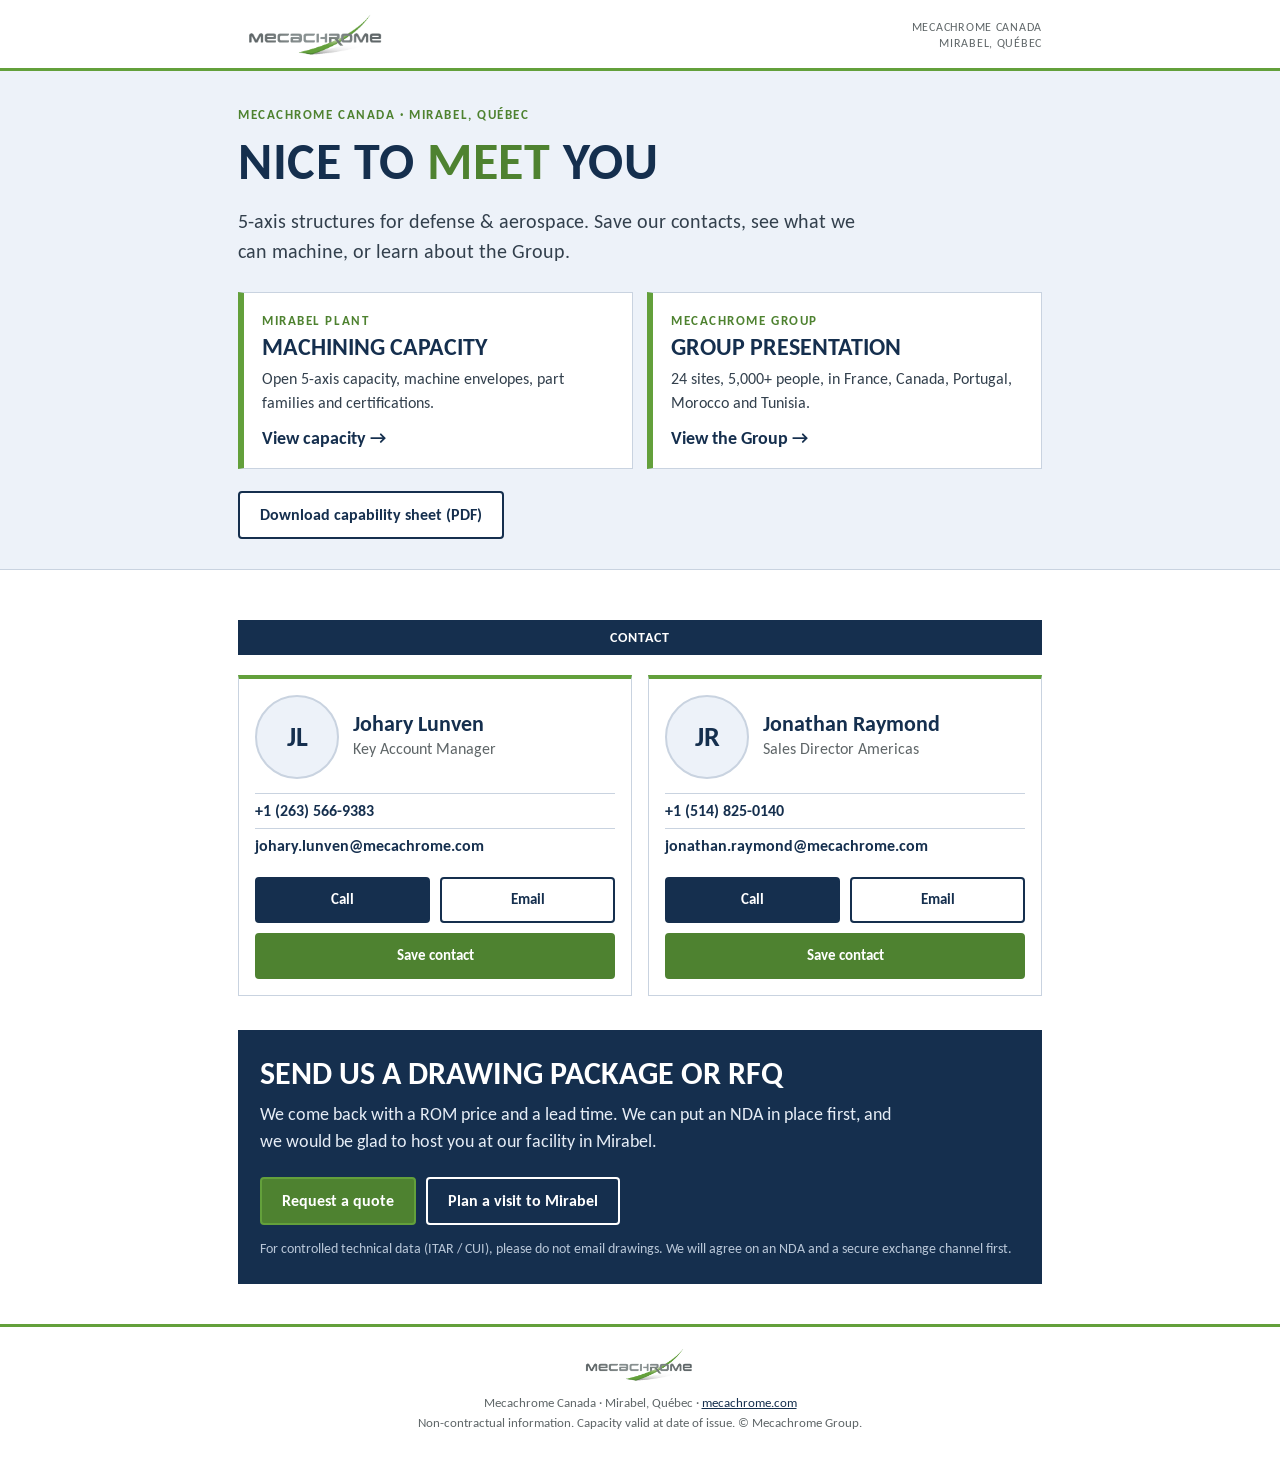
==== index.html @ 3fbd344a "Add files via upload" ====
<!doctype html>
<html lang="en">
<head>
<meta charset="utf-8">
<meta name="viewport" content="width=device-width, initial-scale=1">
<title>Mecachrome Canada — Contact</title>
<meta name="description" content="Mecachrome Canada, Mirabel (Québec): 5-axis structures for defense and aerospace. Contact, capability and group presentation.">
<meta name="robots" content="noindex, nofollow">
<meta name="theme-color" content="#152F4E">
<meta property="og:title" content="Mecachrome Canada — Contact">
<meta property="og:description" content="Mecachrome Canada, Mirabel (Québec): 5-axis structures for defense and aerospace. Contact, capability and group presentation.">
<meta property="og:type" content="website">
<link rel="icon" href="assets/mecachrome-logo.png">
<link rel="preconnect" href="https://fonts.googleapis.com">
<link rel="preconnect" href="https://fonts.gstatic.com" crossorigin>
<link href="https://fonts.googleapis.com/css2?family=Carlito:ital,wght@0,400;0,700;1,400&display=swap" rel="stylesheet">
<style>
:root{
  --navy:#152F4E; --green:#63A03B; --green-dark:#4E8230; --ice:#EDF2F9; --mint:#F3F8EE;
  --grey:#5F6668; --text:#33404D; --rule:#C9D3E0; --white:#fff;
  --max:860px; --pad:20px;
}
*{box-sizing:border-box}
html{scroll-behavior:smooth;-webkit-text-size-adjust:100%}
body{margin:0;background:#fff;color:var(--text);font-family:Calibri,Carlito,"Segoe UI",Helvetica,Arial,sans-serif;font-size:17px;line-height:1.5}
img{max-width:100%;display:block}
a{color:var(--navy)}
.wrap{max-width:var(--max);margin:0 auto;padding:0 var(--pad)}
h1,h2,h3{color:var(--navy);margin:0;line-height:1.1}
.eyebrow{font-size:13px;font-weight:700;letter-spacing:.12em;text-transform:uppercase;color:var(--green-dark)}

/* header */
.top{border-bottom:3px solid var(--green);background:#fff}
.top .wrap{display:flex;align-items:center;justify-content:space-between;gap:12px;padding-top:10px;padding-bottom:8px}
.top img{height:50px;width:auto}
.top .where{font-size:12px;letter-spacing:.06em;text-transform:uppercase;color:var(--grey);text-align:right;line-height:1.35}

/* hero */
.hero{background:var(--ice);border-bottom:1px solid var(--rule)}
.hero .wrap{padding-top:34px;padding-bottom:30px}
.hero h1{font-size:clamp(32px,8vw,52px);text-transform:uppercase;letter-spacing:.01em;margin-top:8px}
.hero h1 span{color:var(--green-dark)}
.hero p.lead{font-size:clamp(17px,4.4vw,20px);margin:16px 0 0;max-width:640px;color:var(--text)}
.btns{display:flex;flex-wrap:wrap;gap:10px;margin-top:22px}
.btn{display:inline-flex;align-items:center;justify-content:center;gap:8px;min-height:48px;padding:0 20px;border-radius:4px;font-weight:700;font-size:16px;text-decoration:none;border:2px solid var(--navy);color:var(--navy);background:#fff}
.btn.primary{background:var(--navy);color:#fff}
.btn.green{background:var(--green-dark);border-color:var(--green-dark);color:#fff}
.btn:hover{filter:brightness(1.08)}
.btn:focus-visible,a:focus-visible{outline:3px solid var(--green);outline-offset:2px}

.trust{display:grid;grid-template-columns:repeat(2,1fr);gap:0;margin-top:26px;border:1px solid var(--rule);background:#fff;border-top:3px solid var(--green)}
.trust div{padding:10px 12px;border-right:1px solid var(--rule);border-bottom:1px solid var(--rule);font-size:14px;line-height:1.3}
.trust div:nth-child(2n){border-right:0}
.trust div:nth-last-child(-n+2){border-bottom:0}
.trust b{display:block;color:var(--navy);font-size:16px}
.trust span{color:var(--grey)}

/* sections */
section{padding:44px 0 6px}
.bar{background:var(--navy);color:#fff;text-align:center;font-weight:700;letter-spacing:.08em;text-transform:uppercase;font-size:14px;padding:7px 12px;margin:0 0 20px}
.intro{margin:0 0 18px;max-width:680px}

/* part families */
.fam{display:grid;gap:12px}
.fam>div{padding:12px 14px 14px;border-top:3px solid var(--navy)}
.fam>div.def{background:var(--mint);border-top-color:var(--green)}
.fam h3{font-size:15px;letter-spacing:.08em;text-transform:uppercase;margin-bottom:6px}
.fam ul{margin:0;padding-left:18px;font-size:16px}
.fam li{margin:3px 0}

/* gallery */
.gal{display:grid;grid-template-columns:repeat(2,1fr);gap:10px;margin-top:22px}
.gal figure{margin:0;border:1px solid var(--rule);background:#fff}
.gal .ph{aspect-ratio:4/3;display:flex;align-items:center;justify-content:center;padding:8px;background:#fff}
.gal img{max-height:100%;width:auto;object-fit:contain}
.gal figcaption{padding:8px 10px 10px;border-top:1px solid var(--rule);font-size:14px;line-height:1.3;color:var(--grey)}
.gal figcaption b{display:block;color:var(--navy);font-size:15px}
.subhead{margin:26px 0 0;font-size:13px;font-weight:700;letter-spacing:.1em;text-transform:uppercase;color:var(--navy)}

/* machines */
.mach{display:grid;gap:10px}
.m{border:1px solid var(--rule);border-left:4px solid var(--green);padding:10px 14px;background:#fff}
.m:nth-child(odd){background:var(--ice)}
.m h3{font-size:18px}
.m .sub{color:var(--grey);font-size:14px}
.m dl{display:grid;grid-template-columns:auto 1fr;gap:2px 12px;margin:8px 0 0;font-size:15px}
.m dt{color:var(--grey)}
.m dd{margin:0;color:var(--text)}
.m .qty{float:right;background:var(--navy);color:#fff;font-weight:700;border-radius:3px;padding:2px 9px;font-size:14px}
.note{font-size:14px;color:var(--grey);font-style:italic;margin-top:12px}

/* scope */
.scope{display:grid;gap:14px}
.scope>div{border-top:2px solid var(--navy);padding-top:8px}
.scope h3{font-size:14px;letter-spacing:.09em;text-transform:uppercase}
.scope ul{margin:6px 0 0;padding-left:18px;font-size:16px}

/* group */
.stats{display:grid;grid-template-columns:repeat(2,1fr);border:1px solid var(--rule);border-top:3px solid var(--green)}
.stats div{padding:14px 8px;text-align:center;border-right:1px solid var(--rule);border-bottom:1px solid var(--rule)}
.stats div:nth-child(2n){border-right:0}
.stats div:nth-last-child(-n+2){border-bottom:0}
.stats b{display:block;font-size:34px;line-height:1;color:var(--green-dark)}
.stats span{font-size:13px;letter-spacing:.08em;text-transform:uppercase;color:var(--grey)}
.sites{margin-top:16px;display:grid;gap:10px}
.country{display:flex;align-items:center;gap:10px;font-size:15px}
.country .lbl{width:74px;flex:none;color:var(--navy);font-weight:700}
.country .bar-fill{flex:none;height:12px;background:var(--green);border-radius:2px}
.country .n{color:var(--grey);font-size:14px}
.sector{display:grid;grid-template-columns:repeat(2,1fr);gap:10px;margin-top:20px}
.sector div{border:1px solid var(--rule);background:var(--mint);padding:12px;font-weight:700;color:var(--navy);font-size:15px;line-height:1.25}
.sector div.hl{background:var(--navy);color:#fff}

/* contacts */
.cards{display:grid;gap:16px}
.card{border:1px solid var(--rule);border-top:4px solid var(--green);background:#fff;padding:16px}
.card .who{display:flex;gap:14px;align-items:center}
.avatar{width:84px;height:84px;border-radius:50%;object-fit:cover;background:var(--ice);border:2px solid var(--rule);flex:none;display:flex;align-items:center;justify-content:center;color:var(--navy);font-weight:700;font-size:28px}
.card h3{font-size:22px}
.card .role{color:var(--grey);font-size:16px}
.card .lines{margin:14px 0 0;font-size:16px;word-break:break-word}
.card .lines a{text-decoration:none;font-weight:700}
.card .lines div{padding:5px 0;border-top:1px solid var(--rule)}
.card .btns{margin-top:14px}
.card .btn{flex:1 1 130px;min-height:46px;padding:0 12px;font-size:15px}

/* cta */
.cta{margin:34px 0 0;background:var(--navy);color:#fff;padding:26px 22px}
.cta h2{color:#fff;font-size:clamp(24px,6vw,32px);text-transform:uppercase}
.cta p{margin:10px 0 0;max-width:640px;color:#E6EDF6}
.cta .btn{border-color:#fff}
.cta .btn.green{border-color:var(--green)}
.cta small{display:block;margin-top:14px;color:#B9C7D8;font-size:14px;line-height:1.4}

footer{margin-top:34px;border-top:3px solid var(--green);padding:18px 0 90px;font-size:13px;color:var(--grey);text-align:center}
footer img{height:40px;margin:0 auto 8px}

.dock{position:fixed;left:0;right:0;bottom:0;z-index:5;background:#fff;border-top:3px solid var(--green);display:flex;gap:8px;padding:8px 10px calc(8px + env(safe-area-inset-bottom))}
.dock .btn{flex:1;min-height:46px;padding:0 8px;font-size:15px}

@media (min-width:700px){
  :root{--pad:28px}
  body{font-size:18px}
  .trust{grid-template-columns:repeat(4,1fr)}
  .trust div{border-bottom:0}
  .trust div:nth-child(2n){border-right:1px solid var(--rule)}
  .trust div:last-child{border-right:0}
  .fam{grid-template-columns:repeat(3,1fr)}
  .gal{grid-template-columns:repeat(3,1fr)}
  .mach{grid-template-columns:repeat(2,1fr)}
  .scope{grid-template-columns:repeat(2,1fr);gap:28px}
  .stats{grid-template-columns:repeat(4,1fr)}
  .stats div{border-bottom:0}
  .stats div:nth-child(2n){border-right:1px solid var(--rule)}
  .stats div:last-child{border-right:0}
  .sector{grid-template-columns:repeat(4,1fr)}
  .cards{grid-template-columns:repeat(2,1fr)}
  .dock{display:none}
  footer{padding-bottom:30px}
}

.tiles{display:grid;gap:14px;margin-top:26px}
.tile{display:block;text-decoration:none;border:1px solid var(--rule);border-left:6px solid var(--green);background:#fff;padding:18px 18px 16px;color:var(--text)}
.tile:hover{background:var(--mint)}
.tile .eyebrow{display:block;margin-bottom:4px}
.tile h2{font-size:24px;text-transform:uppercase}
.tile p{margin:6px 0 0;font-size:16px;color:var(--text)}
.tile .go{display:inline-block;margin-top:10px;font-weight:700;color:var(--navy)}
@media (min-width:700px){.tiles{grid-template-columns:repeat(2,1fr)}}
.top a.where{color:var(--grey);text-decoration:none}
</style>
</head>
<body>
<header class="top">
  <div class="wrap">
    <a href="./" style="display:block"><img src="assets/mecachrome-logo.png" alt="Mecachrome" width="157" height="50"></a>
    <div class="where">Mecachrome Canada<br>Mirabel, Québec</div>
  </div>
</header>
<main>
<div class="hero">
  <div class="wrap">
    <div class="eyebrow">Mecachrome Canada · Mirabel, Québec</div>
    <h1>Nice to <span>meet</span> you</h1>
    <p class="lead">5-axis structures for defense &amp; aerospace. Save our contacts, see what we can machine, or learn about the Group.</p>
    <div class="tiles">
      <a class="tile" href="ausa-2026/"><span class="eyebrow">Mirabel plant</span><h2>Machining capacity</h2><p>Open 5-axis capacity, machine envelopes, part families and certifications.</p><span class="go">View capacity →</span></a>
      <a class="tile" href="group/"><span class="eyebrow">Mecachrome Group</span><h2>Group presentation</h2><p>24 sites, 5,000+ people, in France, Canada, Portugal, Morocco and Tunisia.</p><span class="go">View the Group →</span></a>
    </div>
    <div class="btns">
      <a class="btn" href="assets/Mecachrome_Canada_Capability_AUSA2026.pdf">Download capability sheet (PDF)</a>
    </div>
  </div>
</div>
<div style="height:6px"></div>
<section id="contact">
  <div class="wrap">
    <div class="bar">Contact</div>
    <div class="cards">

      <article class="card">
        <div class="who">
          <img class="avatar" src="assets/johary-lunven.jpg" alt="Johary Lunven" width="84" height="84" onerror="this.outerHTML='<div class=&quot;avatar&quot; aria-hidden=&quot;true&quot;>JL</div>'">
          <div><h3>Johary Lunven</h3><div class="role">Key Account Manager</div></div>
        </div>
        <div class="lines">
          <div><a href="tel:+12635669383">+1 (263) 566-9383</a></div>
          <div><a href="mailto:johary.lunven@mecachrome.com">johary.lunven@mecachrome.com</a></div>
        </div>
        <div class="btns">
          <a class="btn primary" href="tel:+12635669383">Call</a>
          <a class="btn" href="mailto:johary.lunven@mecachrome.com?subject=AUSA%202026">Email</a>
          <a class="btn green" href="assets/johary-lunven.vcf" download>Save contact</a>
        </div>
      </article>

      <article class="card">
        <div class="who">
          <img class="avatar" src="assets/jonathan-raymond.jpg" alt="Jonathan Raymond" width="84" height="84" onerror="this.outerHTML='<div class=&quot;avatar&quot; aria-hidden=&quot;true&quot;>JR</div>'">
          <div><h3>Jonathan Raymond</h3><div class="role">Sales Director Americas</div></div>
        </div>
        <div class="lines">
          <div><a href="tel:+15148250140">+1 (514) 825-0140</a></div>
          <div><a href="mailto:jonathan.raymond@mecachrome.com">jonathan.raymond@mecachrome.com</a></div>
        </div>
        <div class="btns">
          <a class="btn primary" href="tel:+15148250140">Call</a>
          <a class="btn" href="mailto:jonathan.raymond@mecachrome.com?subject=AUSA%202026">Email</a>
          <a class="btn green" href="assets/jonathan-raymond.vcf" download>Save contact</a>
        </div>
      </article>

    </div>

    <div class="cta">
      <h2>Send us a drawing package or RFQ</h2>
      <p>We come back with a ROM price and a lead time. We can put an NDA in place first, and we would be glad to host you at our facility in Mirabel.</p>
      <div class="btns">
        <a class="btn green" href="mailto:johary.lunven@mecachrome.com?cc=jonathan.raymond@mecachrome.com&subject=AUSA%202026%20%E2%80%93%20RFQ%20%2F%20drawing%20package&body=Company%3A%0AProgram%20or%20part%20family%3A%0AMaterial%20and%20approximate%20size%3A%0AQuantities%20and%20need%20date%3A%0A%0APlease%20do%20not%20attach%20ITAR%2FCUI-controlled%20drawings.%20Let%27s%20first%20set%20up%20an%20NDA%20and%20a%20secure%20exchange.">Request a quote</a>
        <a class="btn" style="background:transparent;color:#fff" href="mailto:johary.lunven@mecachrome.com?cc=jonathan.raymond@mecachrome.com&subject=AUSA%202026%20%E2%80%93%20Visit%20Mirabel">Plan a visit to Mirabel</a>
      </div>
      <small>For controlled technical data (ITAR / CUI), please do not email drawings. We will agree on an NDA and a secure exchange channel first.</small>
    </div>
  </div>
</section>
</main>
<footer>
  <div class="wrap">
    <img src="assets/mecachrome-logo.png" alt="Mecachrome" width="126" height="40">
    <div>Mecachrome Canada · Mirabel, Québec · <a href="https://www.mecachrome.com">mecachrome.com</a></div>
    <div>Non-contractual information. Capacity valid at date of issue. © Mecachrome Group.</div>
  </div>
</footer>
<nav class="dock" aria-label="Quick contact">
  <a class="btn primary" href="#contact">Contact</a>
  <a class="btn green" href="assets/johary-lunven.vcf" download>Save my contact</a>
</nav>
</body>
</html>
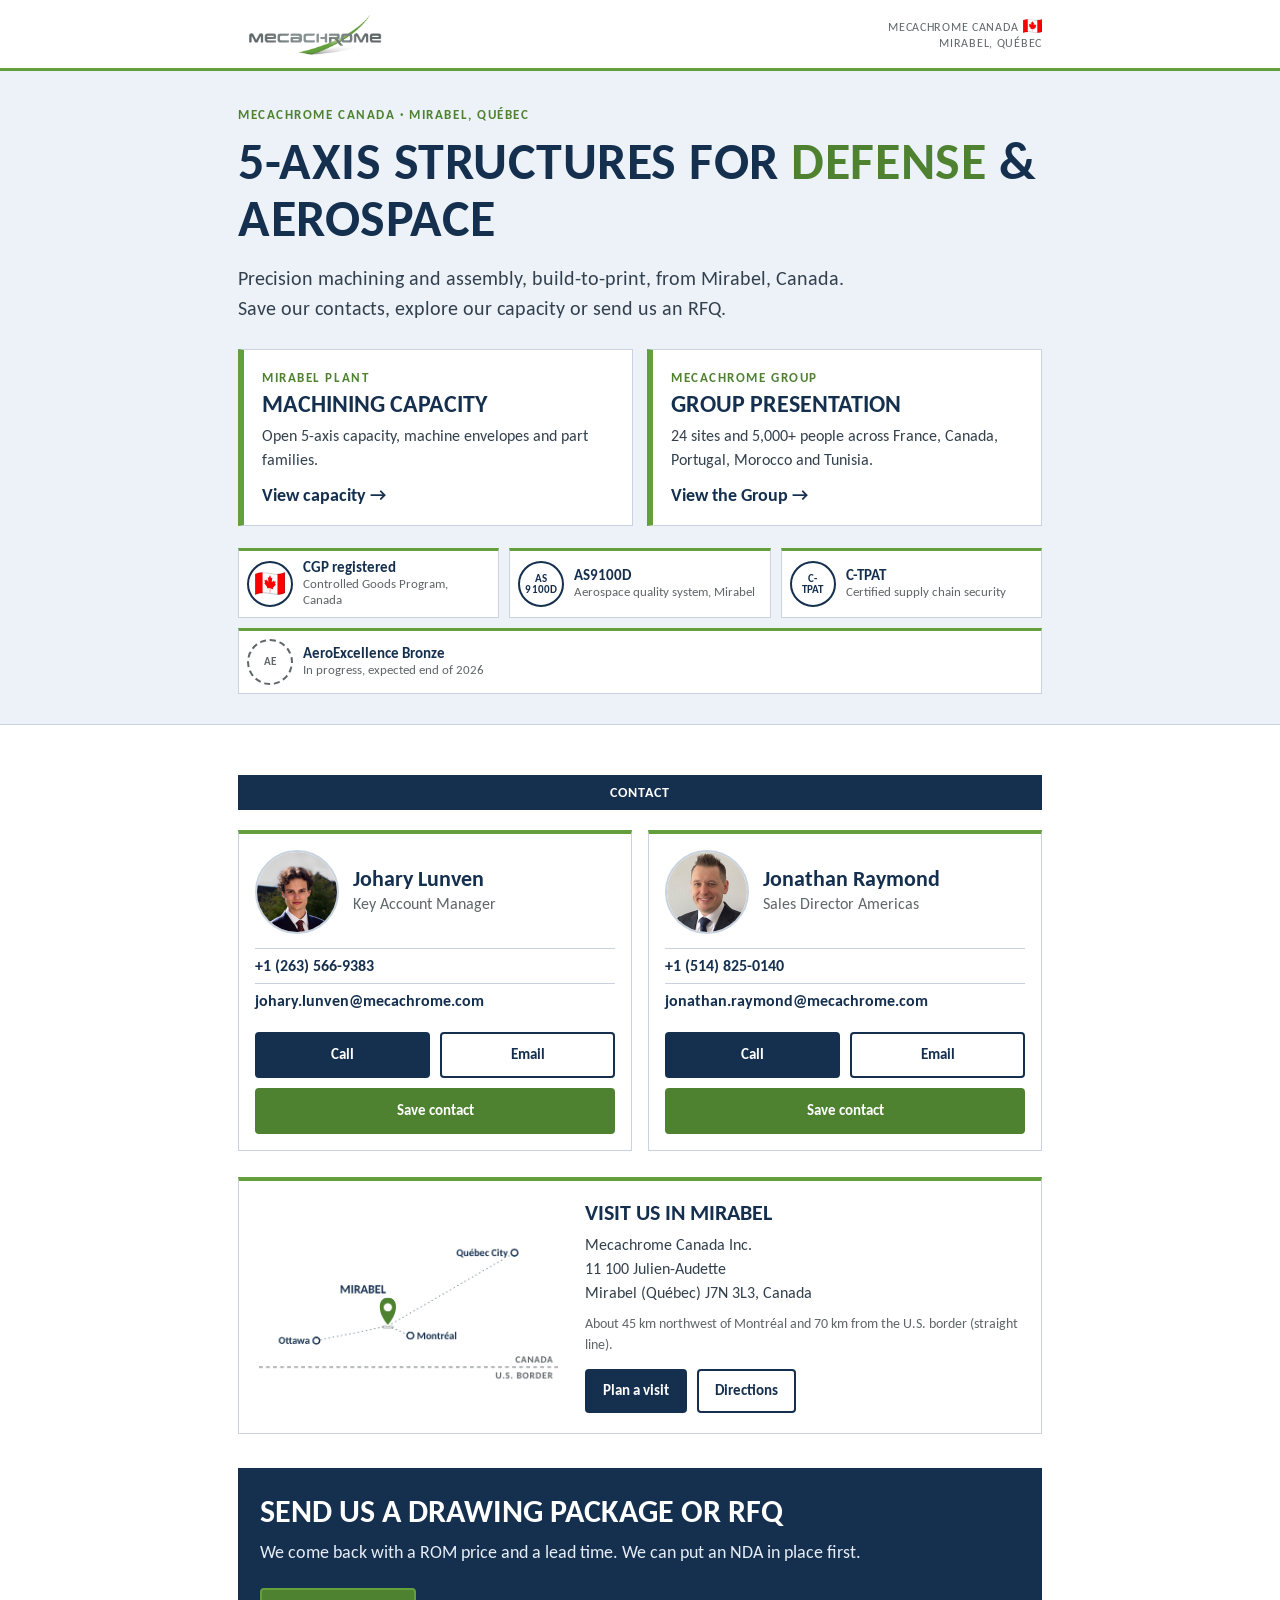
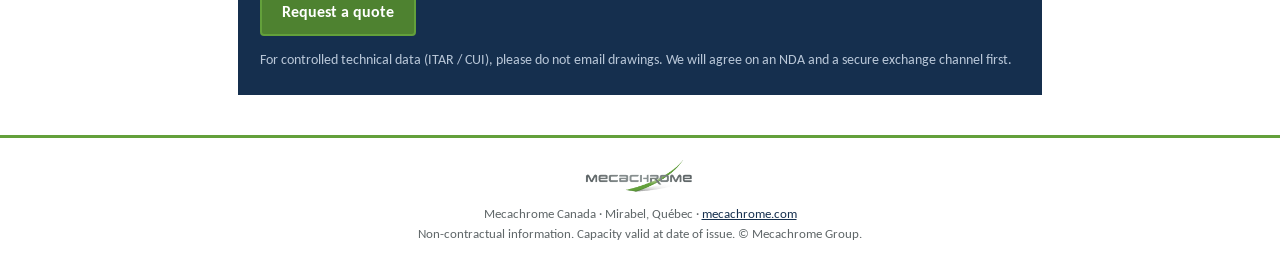
==== commit c54bad3b: "Add files via upload" ====
--- a/index.html
+++ b/index.html
@@ -109,7 +109,7 @@
 .country .n{color:var(--grey);font-size:14px}
 .sector{display:grid;grid-template-columns:repeat(2,1fr);gap:10px;margin-top:20px}
 .sector div{border:1px solid var(--rule);background:var(--mint);padding:12px;font-weight:700;color:var(--navy);font-size:15px;line-height:1.25}
-.sector div.hl{background:var(--navy);color:#fff}
+
 
 /* contacts */
 .cards{display:grid;gap:16px}
@@ -168,27 +168,53 @@
 .tile .go{display:inline-block;margin-top:10px;font-weight:700;color:var(--navy)}
 @media (min-width:700px){.tiles{grid-template-columns:repeat(2,1fr)}}
 .top a.where{color:var(--grey);text-decoration:none}
+
+.certs{display:flex;flex-wrap:wrap;gap:10px;margin-top:22px}
+.cert{display:flex;align-items:center;gap:10px;background:#fff;border:1px solid var(--rule);border-top:3px solid var(--green);padding:8px 12px 8px 8px;flex:1 1 210px}
+.cert .seal{flex:none;width:46px;height:46px;border-radius:50%;border:2px solid var(--navy);display:flex;align-items:center;justify-content:center;font-weight:700;font-size:10.5px;letter-spacing:.02em;color:var(--navy);text-align:center;line-height:1.05;background:#fff;overflow:hidden}
+.cert .seal img{width:30px;height:auto}
+.cert.wip .seal{border-style:dashed;border-color:var(--grey);color:var(--grey)}
+.cert b{display:block;color:var(--navy);font-size:15px;line-height:1.15}
+.cert span.t{display:block;color:var(--grey);font-size:13px;line-height:1.25}
+.top img.flagico{height:14px;width:auto;margin-left:5px;display:inline-block}
+.flagico{display:inline-block;height:14px;width:auto;vertical-align:-2px;margin-left:5px}
+.visit{display:grid;gap:16px;align-items:center;border:1px solid var(--rule);border-top:4px solid var(--green);padding:16px;margin-top:26px;background:#fff}
+.visit img.map{width:100%;max-width:340px;height:auto;margin:0 auto}
+.visit h3{font-size:22px;text-transform:uppercase}
+.visit address{font-style:normal;margin:8px 0 0;font-size:16px}
+.visit p{margin:8px 0 0;font-size:14px;color:var(--grey)}
+.visit .btns{margin-top:14px}
+.visit .btn{min-height:44px;font-size:15px;padding:0 16px}
+@media (min-width:700px){.visit{grid-template-columns:minmax(0,300px) 1fr;gap:26px;padding:20px}}
+.endcta{margin-top:34px;background:var(--navy);color:#fff;padding:24px 22px;text-align:center}
+.endcta h2{color:#fff;font-size:clamp(22px,5.5vw,30px);text-transform:uppercase}
+.endcta .btns{justify-content:center}
+.endcta .btn{border-color:#fff}
+.endcta .btn.green{border-color:var(--green)}
 </style>
 </head>
 <body>
 <header class="top">
   <div class="wrap">
     <a href="./" style="display:block"><img src="assets/mecachrome-logo.png" alt="Mecachrome" width="157" height="50"></a>
-    <div class="where">Mecachrome Canada<br>Mirabel, Québec</div>
+    <div class="where">Mecachrome Canada<img class="flagico" src="assets/flag-ca.png" alt="Canada" width="19" height="14"><br>Mirabel, Québec</div>
   </div>
 </header>
 <main>
 <div class="hero">
   <div class="wrap">
     <div class="eyebrow">Mecachrome Canada · Mirabel, Québec</div>
-    <h1>Nice to <span>meet</span> you</h1>
-    <p class="lead">5-axis structures for defense &amp; aerospace. Save our contacts, see what we can machine, or learn about the Group.</p>
+    <h1>5-axis structures for <span>defense</span> &amp; aerospace</h1>
+    <p class="lead">Precision machining and assembly, build-to-print, from Mirabel, Canada. Save our contacts, explore our capacity or send us an RFQ.</p>
     <div class="tiles">
-      <a class="tile" href="ausa-2026/"><span class="eyebrow">Mirabel plant</span><h2>Machining capacity</h2><p>Open 5-axis capacity, machine envelopes, part families and certifications.</p><span class="go">View capacity →</span></a>
-      <a class="tile" href="group/"><span class="eyebrow">Mecachrome Group</span><h2>Group presentation</h2><p>24 sites, 5,000+ people, in France, Canada, Portugal, Morocco and Tunisia.</p><span class="go">View the Group →</span></a>
-    </div>
-    <div class="btns">
-      <a class="btn" href="assets/Mecachrome_Canada_Capability_AUSA2026.pdf">Download capability sheet (PDF)</a>
+      <a class="tile" href="ausa-2026/"><span class="eyebrow">Mirabel plant</span><h2>Machining capacity</h2><p>Open 5-axis capacity, machine envelopes and part families.</p><span class="go">View capacity →</span></a>
+      <a class="tile" href="group/"><span class="eyebrow">Mecachrome Group</span><h2>Group presentation</h2><p>24 sites and 5,000+ people across France, Canada, Portugal, Morocco and Tunisia.</p><span class="go">View the Group →</span></a>
+    </div>
+    <div class="certs" aria-label="Certifications and registrations">
+      <div class="cert"><span class="seal"><img src="assets/flag-ca.png" alt="Canada"></span><div><b>CGP registered</b><span class="t">Controlled Goods Program, Canada</span></div></div>
+      <div class="cert"><span class="seal">AS<br>9100D</span><div><b>AS9100D</b><span class="t">Aerospace quality system, Mirabel</span></div></div>
+      <div class="cert"><span class="seal">C-<br>TPAT</span><div><b>C-TPAT</b><span class="t">Certified supply chain security</span></div></div>
+      <div class="cert wip"><span class="seal">AE</span><div><b>AeroExcellence Bronze</b><span class="t">In progress, expected end of 2026</span></div></div>
     </div>
   </div>
 </div>
@@ -210,7 +236,7 @@
         <div class="btns">
           <a class="btn primary" href="tel:+12635669383">Call</a>
           <a class="btn" href="mailto:johary.lunven@mecachrome.com?subject=AUSA%202026">Email</a>
-          <a class="btn green" href="assets/johary-lunven.vcf" download>Save contact</a>
+          <a class="btn green" href="assets/johary-lunven.vcf">Save contact</a>
         </div>
       </article>
 
@@ -226,23 +252,34 @@
         <div class="btns">
           <a class="btn primary" href="tel:+15148250140">Call</a>
           <a class="btn" href="mailto:jonathan.raymond@mecachrome.com?subject=AUSA%202026">Email</a>
-          <a class="btn green" href="assets/jonathan-raymond.vcf" download>Save contact</a>
+          <a class="btn green" href="assets/jonathan-raymond.vcf">Save contact</a>
         </div>
       </article>
 
+    </div>
+
+    <div class="visit">
+      <img class="map" src="assets/map-mirabel.png" alt="Map: Mirabel, Québec, near Montréal, Ottawa and the U.S. border" width="340" height="178">
+      <div>
+        <h3>Visit us in Mirabel</h3>
+        <address>Mecachrome Canada Inc.<br>11 100 Julien-Audette<br>Mirabel (Québec) J7N 3L3, Canada</address>
+        <p>About 45 km northwest of Montréal and 70 km from the U.S. border (straight line).</p>
+        <div class="btns">
+          <a class="btn primary" href="mailto:johary.lunven@mecachrome.com?cc=jonathan.raymond@mecachrome.com&subject=Visit%20Mirabel">Plan a visit</a>
+          <a class="btn" href="https://www.google.com/maps/search/?api=1&query=11100+Julien-Audette+Mirabel+QC+J7N+3L3">Directions</a>
+        </div>
+      </div>
     </div>
 
     <div class="cta">
       <h2>Send us a drawing package or RFQ</h2>
-      <p>We come back with a ROM price and a lead time. We can put an NDA in place first, and we would be glad to host you at our facility in Mirabel.</p>
+      <p>We come back with a ROM price and a lead time. We can put an NDA in place first.</p>
       <div class="btns">
         <a class="btn green" href="mailto:johary.lunven@mecachrome.com?cc=jonathan.raymond@mecachrome.com&subject=AUSA%202026%20%E2%80%93%20RFQ%20%2F%20drawing%20package&body=Company%3A%0AProgram%20or%20part%20family%3A%0AMaterial%20and%20approximate%20size%3A%0AQuantities%20and%20need%20date%3A%0A%0APlease%20do%20not%20attach%20ITAR%2FCUI-controlled%20drawings.%20Let%27s%20first%20set%20up%20an%20NDA%20and%20a%20secure%20exchange.">Request a quote</a>
-        <a class="btn" style="background:transparent;color:#fff" href="mailto:johary.lunven@mecachrome.com?cc=jonathan.raymond@mecachrome.com&subject=AUSA%202026%20%E2%80%93%20Visit%20Mirabel">Plan a visit to Mirabel</a>
       </div>
       <small>For controlled technical data (ITAR / CUI), please do not email drawings. We will agree on an NDA and a secure exchange channel first.</small>
     </div>
-  </div>
-</section>
+  </section>
 </main>
 <footer>
   <div class="wrap">
@@ -253,7 +290,7 @@
 </footer>
 <nav class="dock" aria-label="Quick contact">
   <a class="btn primary" href="#contact">Contact</a>
-  <a class="btn green" href="assets/johary-lunven.vcf" download>Save my contact</a>
+  <a class="btn green" href="assets/johary-lunven.vcf">Save my contact</a>
 </nav>
 </body>
 </html>
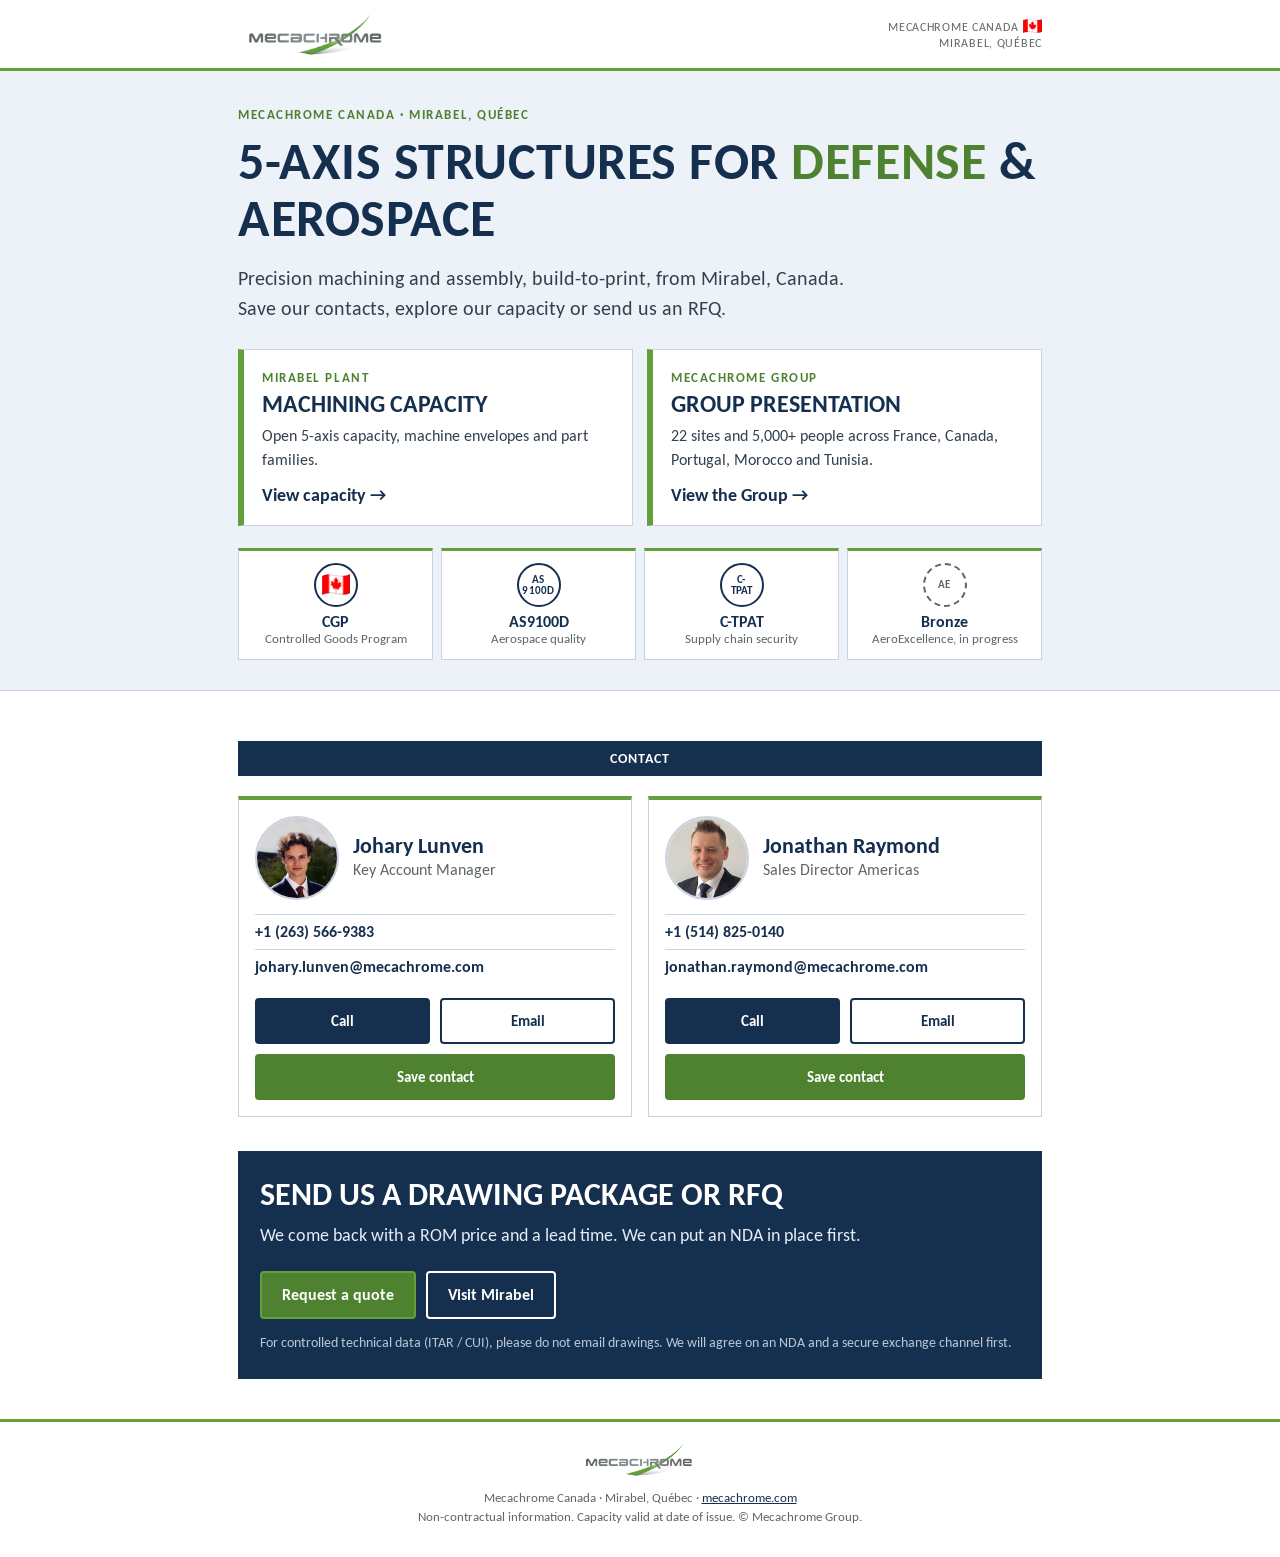
==== commit 8f4787c0: "Add files via upload" ====
--- a/index.html
+++ b/index.html
@@ -191,6 +191,14 @@
 .endcta .btns{justify-content:center}
 .endcta .btn{border-color:#fff}
 .endcta .btn.green{border-color:var(--green)}
+
+.certs{display:grid;grid-template-columns:repeat(4,1fr);gap:8px;margin-top:22px}
+.cert{display:flex;flex-direction:column;align-items:center;text-align:center;gap:6px;background:#fff;border:1px solid var(--rule);border-top:3px solid var(--green);padding:10px 4px 9px;flex:none}
+.cert .seal{width:44px;height:44px}
+.cert .seal img{width:28px}
+.cert b{font-size:13px}
+.cert span.t{font-size:11px;line-height:1.2}
+@media (min-width:700px){.cert b{font-size:16px}.cert span.t{font-size:13px}.cert{padding:12px 8px}}
 </style>
 </head>
 <body>
@@ -208,13 +216,13 @@
     <p class="lead">Precision machining and assembly, build-to-print, from Mirabel, Canada. Save our contacts, explore our capacity or send us an RFQ.</p>
     <div class="tiles">
       <a class="tile" href="ausa-2026/"><span class="eyebrow">Mirabel plant</span><h2>Machining capacity</h2><p>Open 5-axis capacity, machine envelopes and part families.</p><span class="go">View capacity →</span></a>
-      <a class="tile" href="group/"><span class="eyebrow">Mecachrome Group</span><h2>Group presentation</h2><p>24 sites and 5,000+ people across France, Canada, Portugal, Morocco and Tunisia.</p><span class="go">View the Group →</span></a>
+      <a class="tile" href="group/"><span class="eyebrow">Mecachrome Group</span><h2>Group presentation</h2><p>22 sites and 5,000+ people across France, Canada, Portugal, Morocco and Tunisia.</p><span class="go">View the Group →</span></a>
     </div>
     <div class="certs" aria-label="Certifications and registrations">
-      <div class="cert"><span class="seal"><img src="assets/flag-ca.png" alt="Canada"></span><div><b>CGP registered</b><span class="t">Controlled Goods Program, Canada</span></div></div>
-      <div class="cert"><span class="seal">AS<br>9100D</span><div><b>AS9100D</b><span class="t">Aerospace quality system, Mirabel</span></div></div>
-      <div class="cert"><span class="seal">C-<br>TPAT</span><div><b>C-TPAT</b><span class="t">Certified supply chain security</span></div></div>
-      <div class="cert wip"><span class="seal">AE</span><div><b>AeroExcellence Bronze</b><span class="t">In progress, expected end of 2026</span></div></div>
+      <div class="cert"><span class="seal"><img src="assets/flag-ca.png" alt="Canada"></span><div><b>CGP</b><span class="t">Controlled Goods Program</span></div></div>
+      <div class="cert"><span class="seal">AS<br>9100D</span><div><b>AS9100D</b><span class="t">Aerospace quality</span></div></div>
+      <div class="cert"><span class="seal">C-<br>TPAT</span><div><b>C-TPAT</b><span class="t">Supply chain security</span></div></div>
+      <div class="cert wip"><span class="seal">AE</span><div><b>Bronze</b><span class="t">AeroExcellence, in progress</span></div></div>
     </div>
   </div>
 </div>
@@ -256,19 +264,6 @@
         </div>
       </article>
 
-    </div>
-
-    <div class="visit">
-      <img class="map" src="assets/map-mirabel.png" alt="Map: Mirabel, Québec, near Montréal, Ottawa and the U.S. border" width="340" height="178">
-      <div>
-        <h3>Visit us in Mirabel</h3>
-        <address>Mecachrome Canada Inc.<br>11 100 Julien-Audette<br>Mirabel (Québec) J7N 3L3, Canada</address>
-        <p>About 45 km northwest of Montréal and 70 km from the U.S. border (straight line).</p>
-        <div class="btns">
-          <a class="btn primary" href="mailto:johary.lunven@mecachrome.com?cc=jonathan.raymond@mecachrome.com&subject=Visit%20Mirabel">Plan a visit</a>
-          <a class="btn" href="https://www.google.com/maps/search/?api=1&query=11100+Julien-Audette+Mirabel+QC+J7N+3L3">Directions</a>
-        </div>
-      </div>
     </div>
 
     <div class="cta">
@@ -276,6 +271,7 @@
       <p>We come back with a ROM price and a lead time. We can put an NDA in place first.</p>
       <div class="btns">
         <a class="btn green" href="mailto:johary.lunven@mecachrome.com?cc=jonathan.raymond@mecachrome.com&subject=AUSA%202026%20%E2%80%93%20RFQ%20%2F%20drawing%20package&body=Company%3A%0AProgram%20or%20part%20family%3A%0AMaterial%20and%20approximate%20size%3A%0AQuantities%20and%20need%20date%3A%0A%0APlease%20do%20not%20attach%20ITAR%2FCUI-controlled%20drawings.%20Let%27s%20first%20set%20up%20an%20NDA%20and%20a%20secure%20exchange.">Request a quote</a>
+        <a class="btn" style="background:transparent;color:#fff" href="ausa-2026/#facility">Visit Mirabel</a>
       </div>
       <small>For controlled technical data (ITAR / CUI), please do not email drawings. We will agree on an NDA and a secure exchange channel first.</small>
     </div>
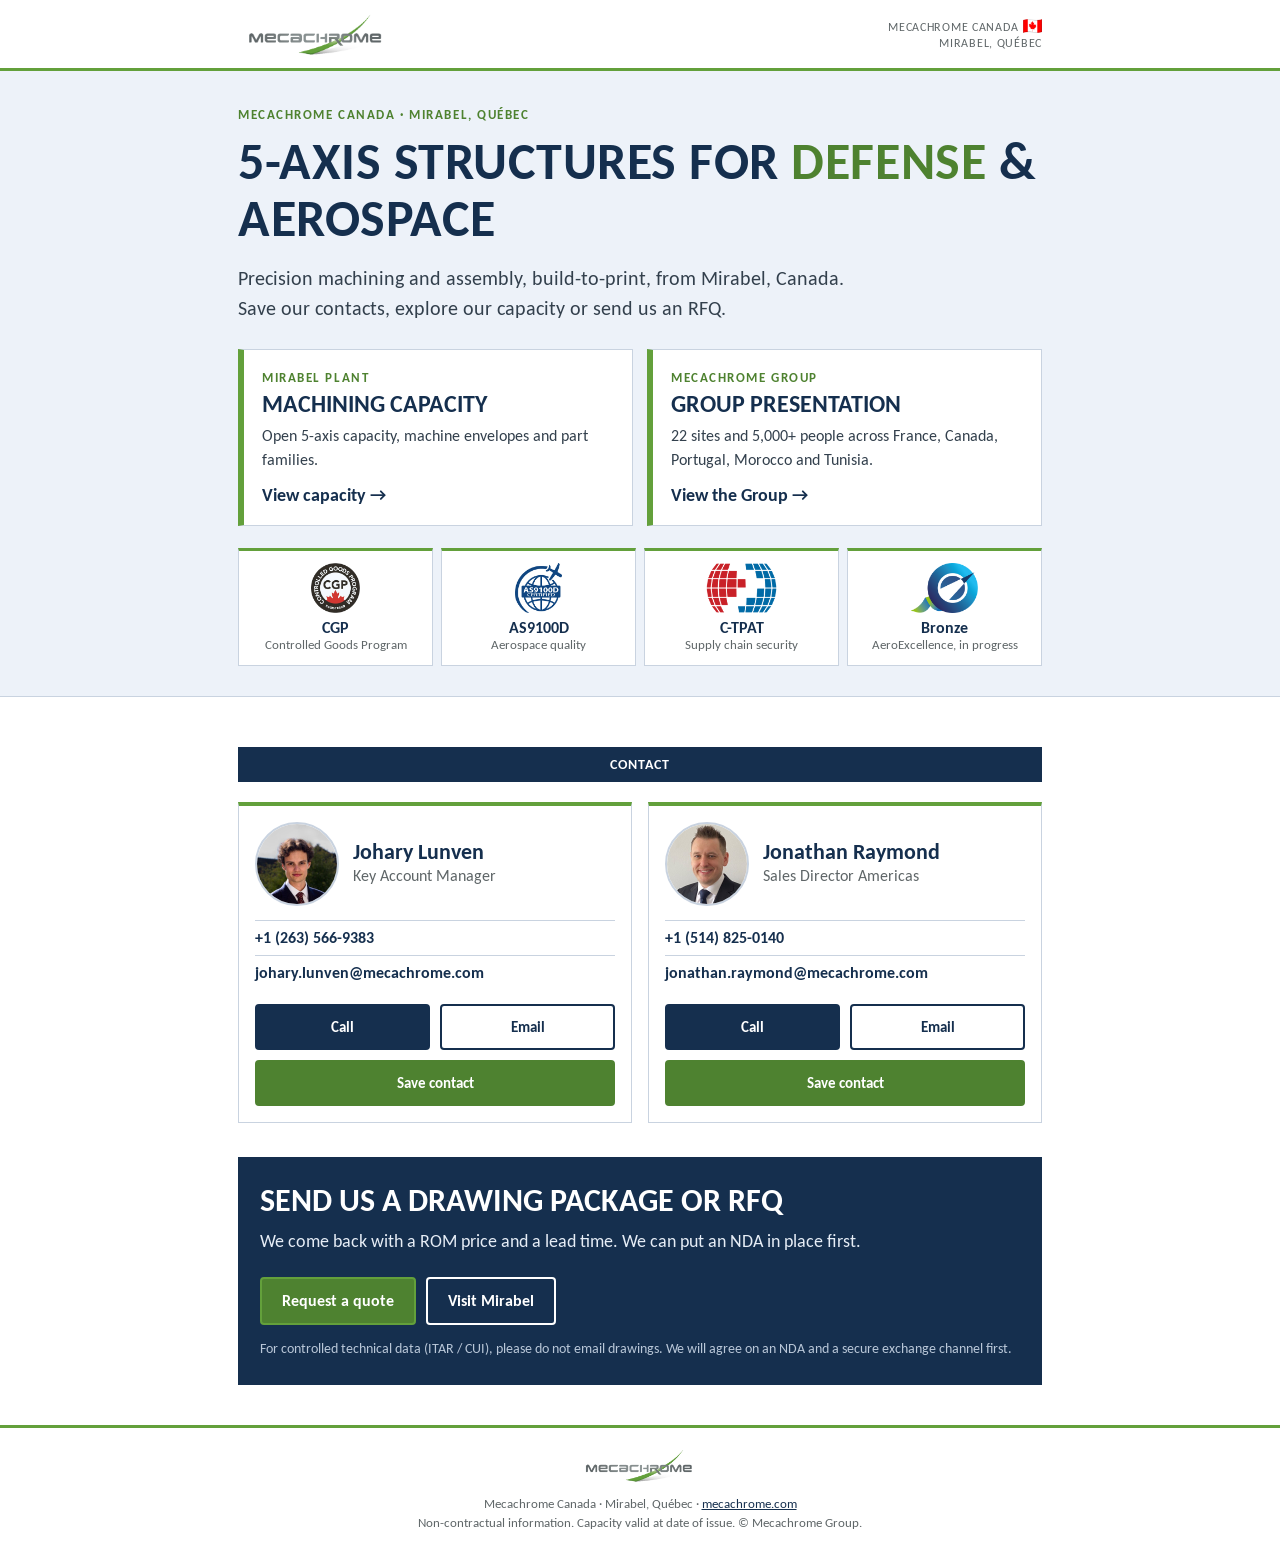
==== commit f116c7c8: "Add files via upload" ====
--- a/index.html
+++ b/index.html
@@ -199,6 +199,9 @@
 .cert b{font-size:13px}
 .cert span.t{font-size:11px;line-height:1.2}
 @media (min-width:700px){.cert b{font-size:16px}.cert span.t{font-size:13px}.cert{padding:12px 8px}}
+
+.cert img.ic{height:50px;width:auto;max-width:100%;object-fit:contain}
+.cert .seal{display:none}
 </style>
 </head>
 <body>
@@ -219,10 +222,10 @@
       <a class="tile" href="group/"><span class="eyebrow">Mecachrome Group</span><h2>Group presentation</h2><p>22 sites and 5,000+ people across France, Canada, Portugal, Morocco and Tunisia.</p><span class="go">View the Group →</span></a>
     </div>
     <div class="certs" aria-label="Certifications and registrations">
-      <div class="cert"><span class="seal"><img src="assets/flag-ca.png" alt="Canada"></span><div><b>CGP</b><span class="t">Controlled Goods Program</span></div></div>
-      <div class="cert"><span class="seal">AS<br>9100D</span><div><b>AS9100D</b><span class="t">Aerospace quality</span></div></div>
-      <div class="cert"><span class="seal">C-<br>TPAT</span><div><b>C-TPAT</b><span class="t">Supply chain security</span></div></div>
-      <div class="cert wip"><span class="seal">AE</span><div><b>Bronze</b><span class="t">AeroExcellence, in progress</span></div></div>
+      <div class="cert"><img class="ic" src="assets/cert-cgp.png" alt="Controlled Goods Program registered"><div><b>CGP</b><span class="t">Controlled Goods Program</span></div></div>
+      <div class="cert"><img class="ic" src="assets/cert-as9100d.png" alt="AS9100D certified"><div><b>AS9100D</b><span class="t">Aerospace quality</span></div></div>
+      <div class="cert"><img class="ic" src="assets/cert-ctpat.png" alt="C-TPAT"><div><b>C-TPAT</b><span class="t">Supply chain security</span></div></div>
+      <div class="cert wip"><img class="ic" src="assets/cert-aeroexcellence.png" alt="AeroExcellence"><div><b>Bronze</b><span class="t">AeroExcellence, in progress</span></div></div>
     </div>
   </div>
 </div>
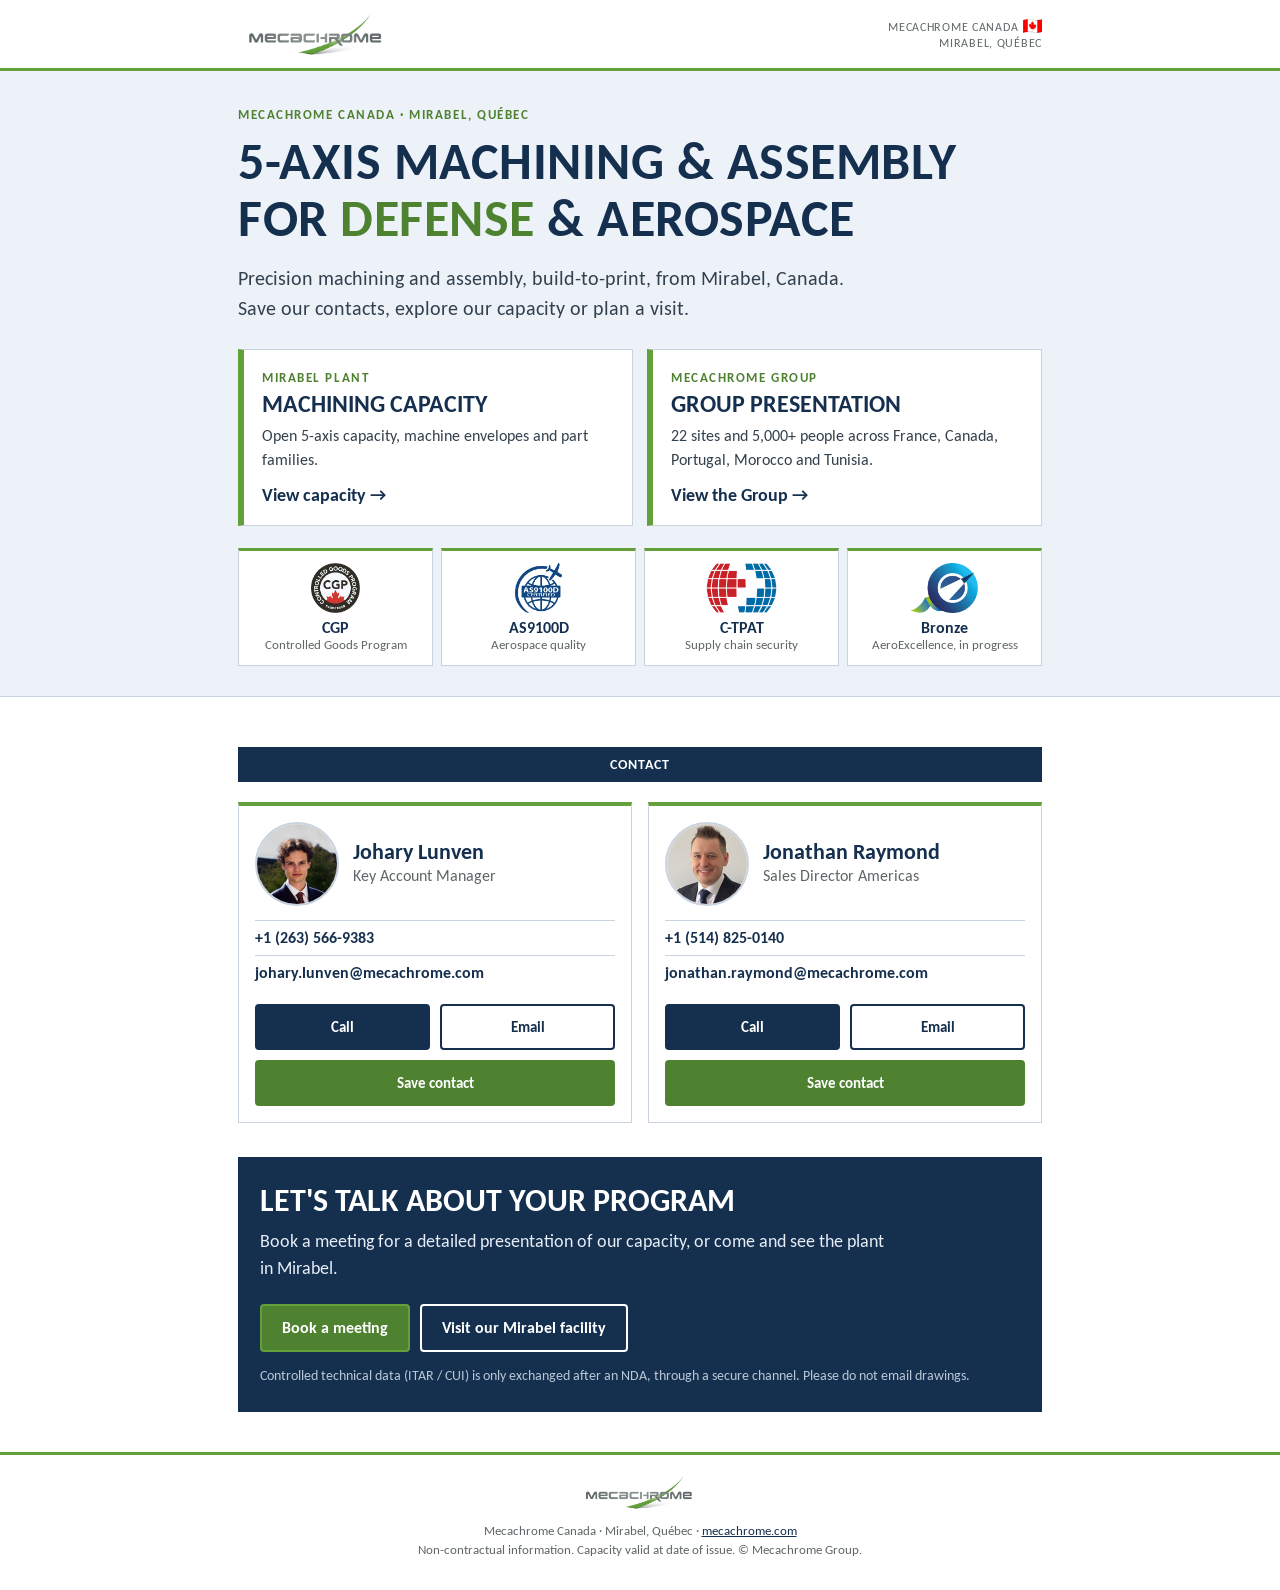
==== commit 75c7d871: "Update meta description and content for clarity" ====
--- a/index.html
+++ b/index.html
@@ -4,11 +4,11 @@
 <meta charset="utf-8">
 <meta name="viewport" content="width=device-width, initial-scale=1">
 <title>Mecachrome Canada — Contact</title>
-<meta name="description" content="Mecachrome Canada, Mirabel (Québec): 5-axis structures for defense and aerospace. Contact, capability and group presentation.">
+<meta name="description" content="Mecachrome Canada, Mirabel (Québec): 5-axis machining &amp; assembly for defense &amp; aerospace. Contact, capability and group presentation.">
 <meta name="robots" content="noindex, nofollow">
 <meta name="theme-color" content="#152F4E">
 <meta property="og:title" content="Mecachrome Canada — Contact">
-<meta property="og:description" content="Mecachrome Canada, Mirabel (Québec): 5-axis structures for defense and aerospace. Contact, capability and group presentation.">
+<meta property="og:description" content="Mecachrome Canada, Mirabel (Québec): 5-axis machining &amp; assembly for defense &amp; aerospace. Contact, capability and group presentation.">
 <meta property="og:type" content="website">
 <link rel="icon" href="assets/mecachrome-logo.png">
 <link rel="preconnect" href="https://fonts.googleapis.com">
@@ -215,8 +215,8 @@
 <div class="hero">
   <div class="wrap">
     <div class="eyebrow">Mecachrome Canada · Mirabel, Québec</div>
-    <h1>5-axis structures for <span>defense</span> &amp; aerospace</h1>
-    <p class="lead">Precision machining and assembly, build-to-print, from Mirabel, Canada. Save our contacts, explore our capacity or send us an RFQ.</p>
+    <h1>5-axis machining &amp; assembly for <span>defense</span> &amp; aerospace</h1>
+    <p class="lead">Precision machining and assembly, build-to-print, from Mirabel, Canada. Save our contacts, explore our capacity or plan a visit.</p>
     <div class="tiles">
       <a class="tile" href="ausa-2026/"><span class="eyebrow">Mirabel plant</span><h2>Machining capacity</h2><p>Open 5-axis capacity, machine envelopes and part families.</p><span class="go">View capacity →</span></a>
       <a class="tile" href="group/"><span class="eyebrow">Mecachrome Group</span><h2>Group presentation</h2><p>22 sites and 5,000+ people across France, Canada, Portugal, Morocco and Tunisia.</p><span class="go">View the Group →</span></a>
@@ -270,14 +270,15 @@
     </div>
 
     <div class="cta">
-      <h2>Send us a drawing package or RFQ</h2>
-      <p>We come back with a ROM price and a lead time. We can put an NDA in place first.</p>
+      <h2>Let's talk about your program</h2>
+      <p>Book a meeting for a detailed presentation of our capacity, or come and see the plant in Mirabel.</p>
       <div class="btns">
-        <a class="btn green" href="mailto:johary.lunven@mecachrome.com?cc=jonathan.raymond@mecachrome.com&subject=AUSA%202026%20%E2%80%93%20RFQ%20%2F%20drawing%20package&body=Company%3A%0AProgram%20or%20part%20family%3A%0AMaterial%20and%20approximate%20size%3A%0AQuantities%20and%20need%20date%3A%0A%0APlease%20do%20not%20attach%20ITAR%2FCUI-controlled%20drawings.%20Let%27s%20first%20set%20up%20an%20NDA%20and%20a%20secure%20exchange.">Request a quote</a>
-        <a class="btn" style="background:transparent;color:#fff" href="ausa-2026/#facility">Visit Mirabel</a>
+        <a class="btn green" href="mailto:johary.lunven@mecachrome.com?cc=jonathan.raymond@mecachrome.com&subject=Meeting%20request%20%E2%80%93%20Mecachrome%20Canada&body=Name%20and%20company%3A%0ATopic%20or%20part%20family%3A%0APreferred%20dates%3A%0A">Book a meeting</a>
+        <a class="btn" style="background:transparent;color:#fff" href="ausa-2026/#facility">Visit our Mirabel facility</a>
       </div>
-      <small>For controlled technical data (ITAR / CUI), please do not email drawings. We will agree on an NDA and a secure exchange channel first.</small>
-    </div>
+      <small>Controlled technical data (ITAR / CUI) is only exchanged after an NDA, through a secure channel. Please do not email drawings.</small>
+    </div>
+  </div>
   </section>
 </main>
 <footer>
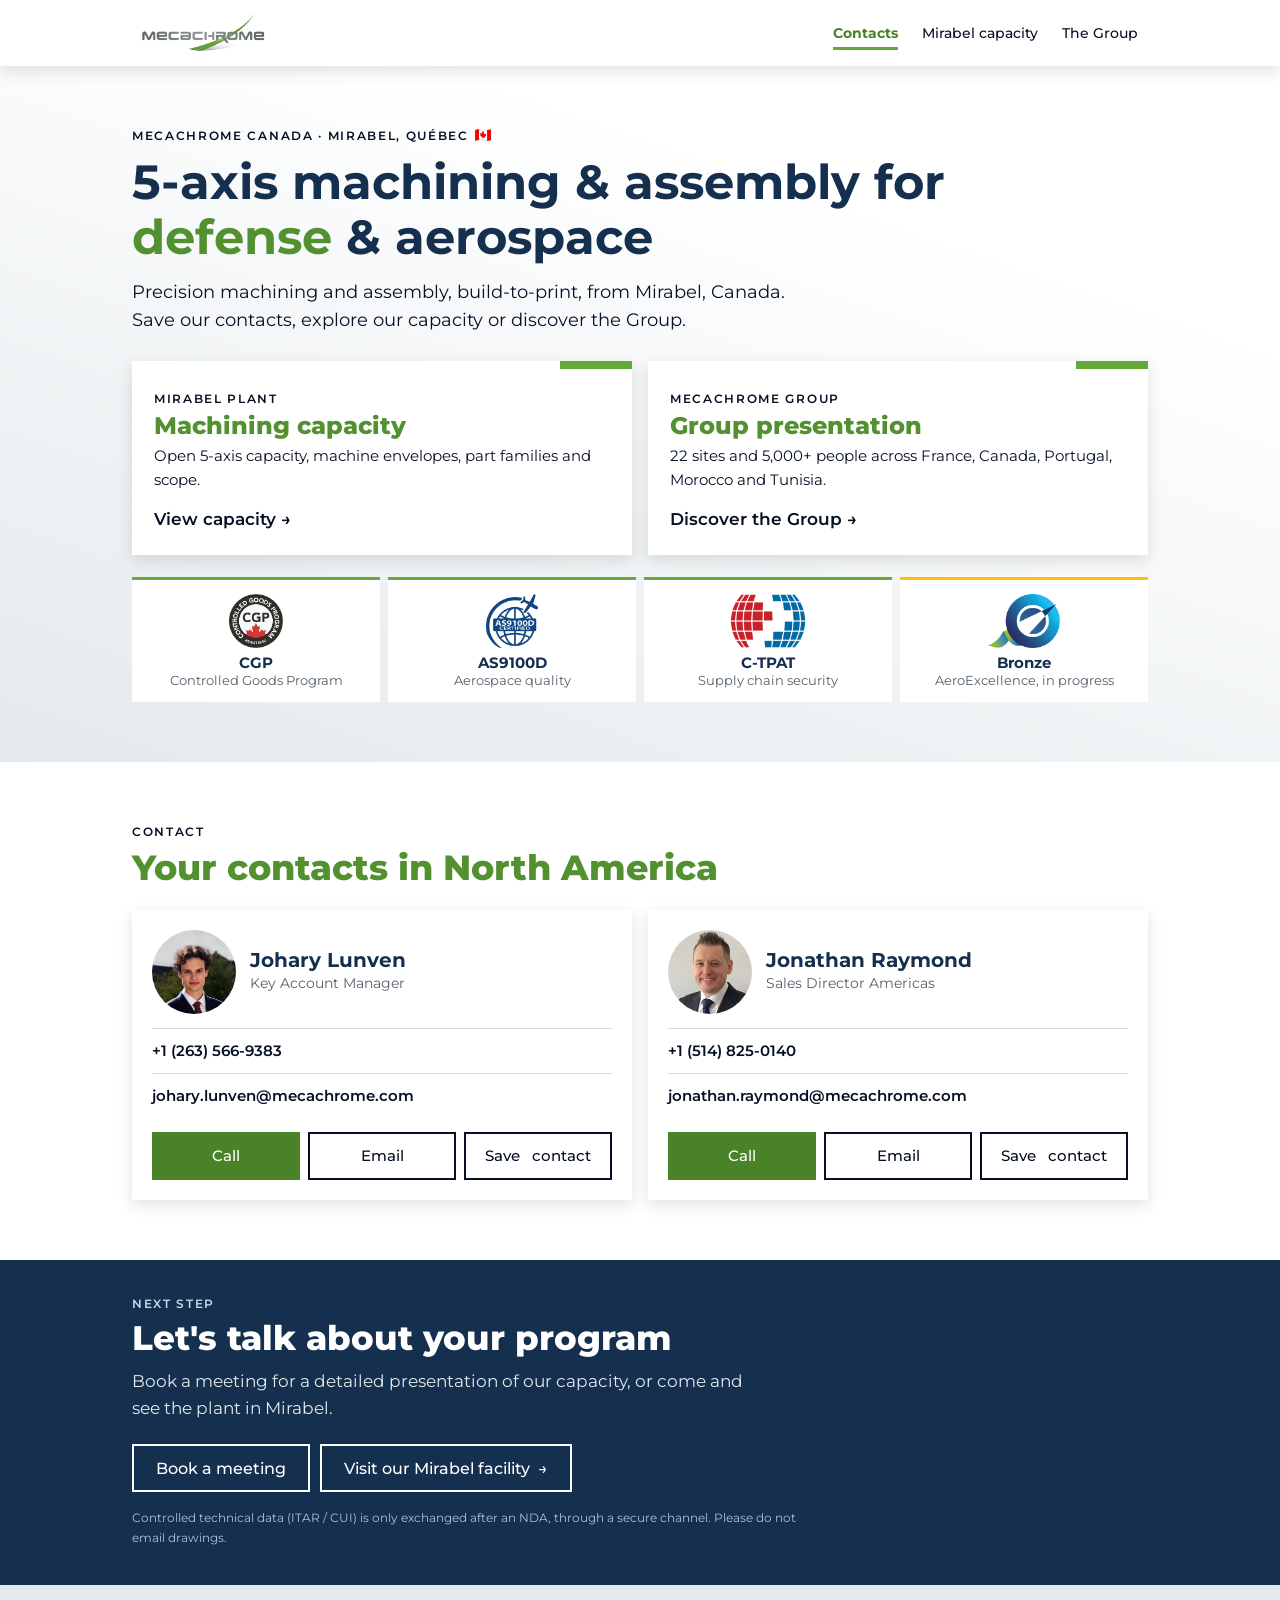
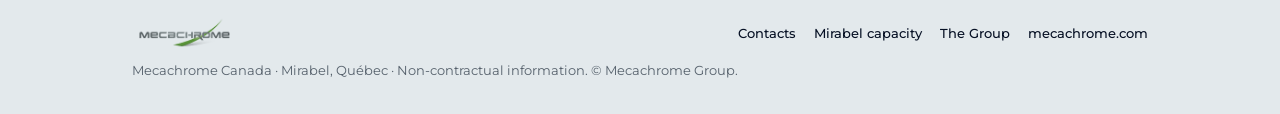
==== commit 3462c312: "Add files via upload" ====
--- a/index.html
+++ b/index.html
@@ -3,239 +3,76 @@
 <head>
 <meta charset="utf-8">
 <meta name="viewport" content="width=device-width, initial-scale=1">
-<title>Mecachrome Canada — Contact</title>
-<meta name="description" content="Mecachrome Canada, Mirabel (Québec): 5-axis machining &amp; assembly for defense &amp; aerospace. Contact, capability and group presentation.">
+<title>Mecachrome Canada — 5-axis machining &amp; assembly, Mirabel</title>
+<meta name="description" content="Mecachrome Canada, Mirabel (Québec): 5-axis machining &amp; assembly for defense &amp; aerospace. Contacts, Mirabel capacity and Group presentation.">
 <meta name="robots" content="noindex, nofollow">
 <meta name="theme-color" content="#152F4E">
-<meta property="og:title" content="Mecachrome Canada — Contact">
-<meta property="og:description" content="Mecachrome Canada, Mirabel (Québec): 5-axis machining &amp; assembly for defense &amp; aerospace. Contact, capability and group presentation.">
+<meta property="og:title" content="Mecachrome Canada — 5-axis machining &amp; assembly, Mirabel">
+<meta property="og:description" content="5-axis machining &amp; assembly for defense &amp; aerospace, build-to-print, from Mirabel, Québec.">
 <meta property="og:type" content="website">
 <link rel="icon" href="assets/mecachrome-logo.png">
 <link rel="preconnect" href="https://fonts.googleapis.com">
 <link rel="preconnect" href="https://fonts.gstatic.com" crossorigin>
-<link href="https://fonts.googleapis.com/css2?family=Carlito:ital,wght@0,400;0,700;1,400&display=swap" rel="stylesheet">
-<style>
-:root{
-  --navy:#152F4E; --green:#63A03B; --green-dark:#4E8230; --ice:#EDF2F9; --mint:#F3F8EE;
-  --grey:#5F6668; --text:#33404D; --rule:#C9D3E0; --white:#fff;
-  --max:860px; --pad:20px;
-}
-*{box-sizing:border-box}
-html{scroll-behavior:smooth;-webkit-text-size-adjust:100%}
-body{margin:0;background:#fff;color:var(--text);font-family:Calibri,Carlito,"Segoe UI",Helvetica,Arial,sans-serif;font-size:17px;line-height:1.5}
-img{max-width:100%;display:block}
-a{color:var(--navy)}
-.wrap{max-width:var(--max);margin:0 auto;padding:0 var(--pad)}
-h1,h2,h3{color:var(--navy);margin:0;line-height:1.1}
-.eyebrow{font-size:13px;font-weight:700;letter-spacing:.12em;text-transform:uppercase;color:var(--green-dark)}
-
-/* header */
-.top{border-bottom:3px solid var(--green);background:#fff}
-.top .wrap{display:flex;align-items:center;justify-content:space-between;gap:12px;padding-top:10px;padding-bottom:8px}
-.top img{height:50px;width:auto}
-.top .where{font-size:12px;letter-spacing:.06em;text-transform:uppercase;color:var(--grey);text-align:right;line-height:1.35}
-
-/* hero */
-.hero{background:var(--ice);border-bottom:1px solid var(--rule)}
-.hero .wrap{padding-top:34px;padding-bottom:30px}
-.hero h1{font-size:clamp(32px,8vw,52px);text-transform:uppercase;letter-spacing:.01em;margin-top:8px}
-.hero h1 span{color:var(--green-dark)}
-.hero p.lead{font-size:clamp(17px,4.4vw,20px);margin:16px 0 0;max-width:640px;color:var(--text)}
-.btns{display:flex;flex-wrap:wrap;gap:10px;margin-top:22px}
-.btn{display:inline-flex;align-items:center;justify-content:center;gap:8px;min-height:48px;padding:0 20px;border-radius:4px;font-weight:700;font-size:16px;text-decoration:none;border:2px solid var(--navy);color:var(--navy);background:#fff}
-.btn.primary{background:var(--navy);color:#fff}
-.btn.green{background:var(--green-dark);border-color:var(--green-dark);color:#fff}
-.btn:hover{filter:brightness(1.08)}
-.btn:focus-visible,a:focus-visible{outline:3px solid var(--green);outline-offset:2px}
-
-.trust{display:grid;grid-template-columns:repeat(2,1fr);gap:0;margin-top:26px;border:1px solid var(--rule);background:#fff;border-top:3px solid var(--green)}
-.trust div{padding:10px 12px;border-right:1px solid var(--rule);border-bottom:1px solid var(--rule);font-size:14px;line-height:1.3}
-.trust div:nth-child(2n){border-right:0}
-.trust div:nth-last-child(-n+2){border-bottom:0}
-.trust b{display:block;color:var(--navy);font-size:16px}
-.trust span{color:var(--grey)}
-
-/* sections */
-section{padding:44px 0 6px}
-.bar{background:var(--navy);color:#fff;text-align:center;font-weight:700;letter-spacing:.08em;text-transform:uppercase;font-size:14px;padding:7px 12px;margin:0 0 20px}
-.intro{margin:0 0 18px;max-width:680px}
-
-/* part families */
-.fam{display:grid;gap:12px}
-.fam>div{padding:12px 14px 14px;border-top:3px solid var(--navy)}
-.fam>div.def{background:var(--mint);border-top-color:var(--green)}
-.fam h3{font-size:15px;letter-spacing:.08em;text-transform:uppercase;margin-bottom:6px}
-.fam ul{margin:0;padding-left:18px;font-size:16px}
-.fam li{margin:3px 0}
-
-/* gallery */
-.gal{display:grid;grid-template-columns:repeat(2,1fr);gap:10px;margin-top:22px}
-.gal figure{margin:0;border:1px solid var(--rule);background:#fff}
-.gal .ph{aspect-ratio:4/3;display:flex;align-items:center;justify-content:center;padding:8px;background:#fff}
-.gal img{max-height:100%;width:auto;object-fit:contain}
-.gal figcaption{padding:8px 10px 10px;border-top:1px solid var(--rule);font-size:14px;line-height:1.3;color:var(--grey)}
-.gal figcaption b{display:block;color:var(--navy);font-size:15px}
-.subhead{margin:26px 0 0;font-size:13px;font-weight:700;letter-spacing:.1em;text-transform:uppercase;color:var(--navy)}
-
-/* machines */
-.mach{display:grid;gap:10px}
-.m{border:1px solid var(--rule);border-left:4px solid var(--green);padding:10px 14px;background:#fff}
-.m:nth-child(odd){background:var(--ice)}
-.m h3{font-size:18px}
-.m .sub{color:var(--grey);font-size:14px}
-.m dl{display:grid;grid-template-columns:auto 1fr;gap:2px 12px;margin:8px 0 0;font-size:15px}
-.m dt{color:var(--grey)}
-.m dd{margin:0;color:var(--text)}
-.m .qty{float:right;background:var(--navy);color:#fff;font-weight:700;border-radius:3px;padding:2px 9px;font-size:14px}
-.note{font-size:14px;color:var(--grey);font-style:italic;margin-top:12px}
-
-/* scope */
-.scope{display:grid;gap:14px}
-.scope>div{border-top:2px solid var(--navy);padding-top:8px}
-.scope h3{font-size:14px;letter-spacing:.09em;text-transform:uppercase}
-.scope ul{margin:6px 0 0;padding-left:18px;font-size:16px}
-
-/* group */
-.stats{display:grid;grid-template-columns:repeat(2,1fr);border:1px solid var(--rule);border-top:3px solid var(--green)}
-.stats div{padding:14px 8px;text-align:center;border-right:1px solid var(--rule);border-bottom:1px solid var(--rule)}
-.stats div:nth-child(2n){border-right:0}
-.stats div:nth-last-child(-n+2){border-bottom:0}
-.stats b{display:block;font-size:34px;line-height:1;color:var(--green-dark)}
-.stats span{font-size:13px;letter-spacing:.08em;text-transform:uppercase;color:var(--grey)}
-.sites{margin-top:16px;display:grid;gap:10px}
-.country{display:flex;align-items:center;gap:10px;font-size:15px}
-.country .lbl{width:74px;flex:none;color:var(--navy);font-weight:700}
-.country .bar-fill{flex:none;height:12px;background:var(--green);border-radius:2px}
-.country .n{color:var(--grey);font-size:14px}
-.sector{display:grid;grid-template-columns:repeat(2,1fr);gap:10px;margin-top:20px}
-.sector div{border:1px solid var(--rule);background:var(--mint);padding:12px;font-weight:700;color:var(--navy);font-size:15px;line-height:1.25}
-
-
-/* contacts */
-.cards{display:grid;gap:16px}
-.card{border:1px solid var(--rule);border-top:4px solid var(--green);background:#fff;padding:16px}
-.card .who{display:flex;gap:14px;align-items:center}
-.avatar{width:84px;height:84px;border-radius:50%;object-fit:cover;background:var(--ice);border:2px solid var(--rule);flex:none;display:flex;align-items:center;justify-content:center;color:var(--navy);font-weight:700;font-size:28px}
-.card h3{font-size:22px}
-.card .role{color:var(--grey);font-size:16px}
-.card .lines{margin:14px 0 0;font-size:16px;word-break:break-word}
-.card .lines a{text-decoration:none;font-weight:700}
-.card .lines div{padding:5px 0;border-top:1px solid var(--rule)}
-.card .btns{margin-top:14px}
-.card .btn{flex:1 1 130px;min-height:46px;padding:0 12px;font-size:15px}
-
-/* cta */
-.cta{margin:34px 0 0;background:var(--navy);color:#fff;padding:26px 22px}
-.cta h2{color:#fff;font-size:clamp(24px,6vw,32px);text-transform:uppercase}
-.cta p{margin:10px 0 0;max-width:640px;color:#E6EDF6}
-.cta .btn{border-color:#fff}
-.cta .btn.green{border-color:var(--green)}
-.cta small{display:block;margin-top:14px;color:#B9C7D8;font-size:14px;line-height:1.4}
-
-footer{margin-top:34px;border-top:3px solid var(--green);padding:18px 0 90px;font-size:13px;color:var(--grey);text-align:center}
-footer img{height:40px;margin:0 auto 8px}
-
-.dock{position:fixed;left:0;right:0;bottom:0;z-index:5;background:#fff;border-top:3px solid var(--green);display:flex;gap:8px;padding:8px 10px calc(8px + env(safe-area-inset-bottom))}
-.dock .btn{flex:1;min-height:46px;padding:0 8px;font-size:15px}
-
-@media (min-width:700px){
-  :root{--pad:28px}
-  body{font-size:18px}
-  .trust{grid-template-columns:repeat(4,1fr)}
-  .trust div{border-bottom:0}
-  .trust div:nth-child(2n){border-right:1px solid var(--rule)}
-  .trust div:last-child{border-right:0}
-  .fam{grid-template-columns:repeat(3,1fr)}
-  .gal{grid-template-columns:repeat(3,1fr)}
-  .mach{grid-template-columns:repeat(2,1fr)}
-  .scope{grid-template-columns:repeat(2,1fr);gap:28px}
-  .stats{grid-template-columns:repeat(4,1fr)}
-  .stats div{border-bottom:0}
-  .stats div:nth-child(2n){border-right:1px solid var(--rule)}
-  .stats div:last-child{border-right:0}
-  .sector{grid-template-columns:repeat(4,1fr)}
-  .cards{grid-template-columns:repeat(2,1fr)}
-  .dock{display:none}
-  footer{padding-bottom:30px}
-}
-
-.tiles{display:grid;gap:14px;margin-top:26px}
-.tile{display:block;text-decoration:none;border:1px solid var(--rule);border-left:6px solid var(--green);background:#fff;padding:18px 18px 16px;color:var(--text)}
-.tile:hover{background:var(--mint)}
-.tile .eyebrow{display:block;margin-bottom:4px}
-.tile h2{font-size:24px;text-transform:uppercase}
-.tile p{margin:6px 0 0;font-size:16px;color:var(--text)}
-.tile .go{display:inline-block;margin-top:10px;font-weight:700;color:var(--navy)}
-@media (min-width:700px){.tiles{grid-template-columns:repeat(2,1fr)}}
-.top a.where{color:var(--grey);text-decoration:none}
-
-.certs{display:flex;flex-wrap:wrap;gap:10px;margin-top:22px}
-.cert{display:flex;align-items:center;gap:10px;background:#fff;border:1px solid var(--rule);border-top:3px solid var(--green);padding:8px 12px 8px 8px;flex:1 1 210px}
-.cert .seal{flex:none;width:46px;height:46px;border-radius:50%;border:2px solid var(--navy);display:flex;align-items:center;justify-content:center;font-weight:700;font-size:10.5px;letter-spacing:.02em;color:var(--navy);text-align:center;line-height:1.05;background:#fff;overflow:hidden}
-.cert .seal img{width:30px;height:auto}
-.cert.wip .seal{border-style:dashed;border-color:var(--grey);color:var(--grey)}
-.cert b{display:block;color:var(--navy);font-size:15px;line-height:1.15}
-.cert span.t{display:block;color:var(--grey);font-size:13px;line-height:1.25}
-.top img.flagico{height:14px;width:auto;margin-left:5px;display:inline-block}
-.flagico{display:inline-block;height:14px;width:auto;vertical-align:-2px;margin-left:5px}
-.visit{display:grid;gap:16px;align-items:center;border:1px solid var(--rule);border-top:4px solid var(--green);padding:16px;margin-top:26px;background:#fff}
-.visit img.map{width:100%;max-width:340px;height:auto;margin:0 auto}
-.visit h3{font-size:22px;text-transform:uppercase}
-.visit address{font-style:normal;margin:8px 0 0;font-size:16px}
-.visit p{margin:8px 0 0;font-size:14px;color:var(--grey)}
-.visit .btns{margin-top:14px}
-.visit .btn{min-height:44px;font-size:15px;padding:0 16px}
-@media (min-width:700px){.visit{grid-template-columns:minmax(0,300px) 1fr;gap:26px;padding:20px}}
-.endcta{margin-top:34px;background:var(--navy);color:#fff;padding:24px 22px;text-align:center}
-.endcta h2{color:#fff;font-size:clamp(22px,5.5vw,30px);text-transform:uppercase}
-.endcta .btns{justify-content:center}
-.endcta .btn{border-color:#fff}
-.endcta .btn.green{border-color:var(--green)}
-
-.certs{display:grid;grid-template-columns:repeat(4,1fr);gap:8px;margin-top:22px}
-.cert{display:flex;flex-direction:column;align-items:center;text-align:center;gap:6px;background:#fff;border:1px solid var(--rule);border-top:3px solid var(--green);padding:10px 4px 9px;flex:none}
-.cert .seal{width:44px;height:44px}
-.cert .seal img{width:28px}
-.cert b{font-size:13px}
-.cert span.t{font-size:11px;line-height:1.2}
-@media (min-width:700px){.cert b{font-size:16px}.cert span.t{font-size:13px}.cert{padding:12px 8px}}
-
-.cert img.ic{height:50px;width:auto;max-width:100%;object-fit:contain}
-.cert .seal{display:none}
-</style>
+<link href="https://fonts.googleapis.com/css2?family=Montserrat:wght@400;500;600;700;800&display=swap" rel="stylesheet">
+<link rel="stylesheet" href="assets/site.css">
 </head>
 <body>
 <header class="top">
   <div class="wrap">
-    <a href="./" style="display:block"><img src="assets/mecachrome-logo.png" alt="Mecachrome" width="157" height="50"></a>
-    <div class="where">Mecachrome Canada<img class="flagico" src="assets/flag-ca.png" alt="Canada" width="19" height="14"><br>Mirabel, Québec</div>
+    <a class="logo" href="./"><img src="assets/mecachrome-logo.png" alt="Mecachrome" width="132" height="42"></a>
+    <nav class="nav" aria-label="Main">
+      <a href="./" aria-current="page">Contacts</a>
+      <a href="ausa-2026/">Mirabel capacity</a>
+      <a href="group/">The Group</a>
+    </nav>
   </div>
 </header>
+
 <main>
 <div class="hero">
   <div class="wrap">
-    <div class="eyebrow">Mecachrome Canada · Mirabel, Québec</div>
-    <h1>5-axis machining &amp; assembly for <span>defense</span> &amp; aerospace</h1>
-    <p class="lead">Precision machining and assembly, build-to-print, from Mirabel, Canada. Save our contacts, explore our capacity or plan a visit.</p>
+    <span class="eyebrow">Mecachrome Canada · Mirabel, Québec<img class="flag" src="assets/flag-ca.png" alt="" width="16" height="12"></span>
+    <h1>5-axis machining &amp; assembly for <em>defense</em> &amp; aerospace</h1>
+    <p class="lead">Precision machining and assembly, build-to-print, from Mirabel, Canada. Save our contacts, explore our capacity or discover the Group.</p>
+
     <div class="tiles">
-      <a class="tile" href="ausa-2026/"><span class="eyebrow">Mirabel plant</span><h2>Machining capacity</h2><p>Open 5-axis capacity, machine envelopes and part families.</p><span class="go">View capacity →</span></a>
-      <a class="tile" href="group/"><span class="eyebrow">Mecachrome Group</span><h2>Group presentation</h2><p>22 sites and 5,000+ people across France, Canada, Portugal, Morocco and Tunisia.</p><span class="go">View the Group →</span></a>
+      <a class="tile" href="ausa-2026/">
+        <span class="tab"></span>
+        <div class="in">
+          <span class="eyebrow">Mirabel plant</span>
+          <h2>Machining capacity</h2>
+          <p>Open 5-axis capacity, machine envelopes, part families and scope.</p>
+          <span class="go">View capacity <span class="arr">→</span></span>
+        </div>
+      </a>
+      <a class="tile" href="group/">
+        <span class="tab"></span>
+        <div class="in">
+          <span class="eyebrow">Mecachrome Group</span>
+          <h2>Group presentation</h2>
+          <p>22 sites and 5,000+ people across France, Canada, Portugal, Morocco and Tunisia.</p>
+          <span class="go">Discover the Group <span class="arr">→</span></span>
+        </div>
+      </a>
     </div>
+
     <div class="certs" aria-label="Certifications and registrations">
-      <div class="cert"><img class="ic" src="assets/cert-cgp.png" alt="Controlled Goods Program registered"><div><b>CGP</b><span class="t">Controlled Goods Program</span></div></div>
-      <div class="cert"><img class="ic" src="assets/cert-as9100d.png" alt="AS9100D certified"><div><b>AS9100D</b><span class="t">Aerospace quality</span></div></div>
-      <div class="cert"><img class="ic" src="assets/cert-ctpat.png" alt="C-TPAT"><div><b>C-TPAT</b><span class="t">Supply chain security</span></div></div>
-      <div class="cert wip"><img class="ic" src="assets/cert-aeroexcellence.png" alt="AeroExcellence"><div><b>Bronze</b><span class="t">AeroExcellence, in progress</span></div></div>
+      <div class="cert"><img src="assets/cert-cgp.png" alt="Controlled Goods Program registered"><div><b>CGP</b><span>Controlled Goods Program</span></div></div>
+      <div class="cert"><img src="assets/cert-as9100d.png" alt="AS9100D certified"><div><b>AS9100D</b><span>Aerospace quality</span></div></div>
+      <div class="cert"><img src="assets/cert-ctpat.png" alt="C-TPAT"><div><b>C-TPAT</b><span>Supply chain security</span></div></div>
+      <div class="cert wip"><img src="assets/cert-aeroexcellence.png" alt="AeroExcellence"><div><b>Bronze</b><span>AeroExcellence, in progress</span></div></div>
     </div>
   </div>
 </div>
-<div style="height:6px"></div>
+
 <section id="contact">
   <div class="wrap">
-    <div class="bar">Contact</div>
-    <div class="cards">
-
-      <article class="card">
+    <div class="head">
+      <span class="eyebrow">Contact</span>
+      <h2 class="h2">Your contacts in North America</h2>
+    </div>
+    <div class="people">
+      <article class="person">
         <div class="who">
           <img class="avatar" src="assets/johary-lunven.jpg" alt="Johary Lunven" width="84" height="84" onerror="this.outerHTML='<div class=&quot;avatar&quot; aria-hidden=&quot;true&quot;>JL</div>'">
           <div><h3>Johary Lunven</h3><div class="role">Key Account Manager</div></div>
@@ -246,12 +83,12 @@
         </div>
         <div class="btns">
           <a class="btn primary" href="tel:+12635669383">Call</a>
-          <a class="btn" href="mailto:johary.lunven@mecachrome.com?subject=AUSA%202026">Email</a>
-          <a class="btn green" href="assets/johary-lunven.vcf">Save contact</a>
+          <a class="btn" href="mailto:johary.lunven@mecachrome.com?subject=Mecachrome%20Canada">Email</a>
+          <a class="btn" href="assets/johary-lunven.vcf">Save<span class="wide">&nbsp;contact</span></a>
         </div>
       </article>
 
-      <article class="card">
+      <article class="person">
         <div class="who">
           <img class="avatar" src="assets/jonathan-raymond.jpg" alt="Jonathan Raymond" width="84" height="84" onerror="this.outerHTML='<div class=&quot;avatar&quot; aria-hidden=&quot;true&quot;>JR</div>'">
           <div><h3>Jonathan Raymond</h3><div class="role">Sales Director Americas</div></div>
@@ -262,35 +99,41 @@
         </div>
         <div class="btns">
           <a class="btn primary" href="tel:+15148250140">Call</a>
-          <a class="btn" href="mailto:jonathan.raymond@mecachrome.com?subject=AUSA%202026">Email</a>
-          <a class="btn green" href="assets/jonathan-raymond.vcf">Save contact</a>
+          <a class="btn" href="mailto:jonathan.raymond@mecachrome.com?subject=Mecachrome%20Canada">Email</a>
+          <a class="btn" href="assets/jonathan-raymond.vcf">Save<span class="wide">&nbsp;contact</span></a>
         </div>
       </article>
-
-    </div>
-
-    <div class="cta">
-      <h2>Let's talk about your program</h2>
-      <p>Book a meeting for a detailed presentation of our capacity, or come and see the plant in Mirabel.</p>
-      <div class="btns">
-        <a class="btn green" href="mailto:johary.lunven@mecachrome.com?cc=jonathan.raymond@mecachrome.com&subject=Meeting%20request%20%E2%80%93%20Mecachrome%20Canada&body=Name%20and%20company%3A%0ATopic%20or%20part%20family%3A%0APreferred%20dates%3A%0A">Book a meeting</a>
-        <a class="btn" style="background:transparent;color:#fff" href="ausa-2026/#facility">Visit our Mirabel facility</a>
-      </div>
-      <small>Controlled technical data (ITAR / CUI) is only exchanged after an NDA, through a secure channel. Please do not email drawings.</small>
     </div>
   </div>
-  </section>
+</section>
 </main>
+
+<div class="band">
+  <div class="wrap">
+    <span class="eyebrow">Next step</span>
+    <h2>Let's talk about your program</h2>
+    <p>Book a meeting for a detailed presentation of our capacity, or come and see the plant in Mirabel.</p>
+    <div class="btns">
+      <a class="btn light" href="mailto:johary.lunven@mecachrome.com?cc=jonathan.raymond@mecachrome.com&amp;subject=Meeting%20request%20%E2%80%93%20Mecachrome%20Canada">Book a meeting</a>
+      <a class="btn light" href="ausa-2026/#facility">Visit our Mirabel facility <span class="arr">→</span></a>
+    </div>
+    <small>Controlled technical data (ITAR / CUI) is only exchanged after an NDA, through a secure channel. Please do not email drawings.</small>
+  </div>
+</div>
+
 <footer>
   <div class="wrap">
-    <img src="assets/mecachrome-logo.png" alt="Mecachrome" width="126" height="40">
-    <div>Mecachrome Canada · Mirabel, Québec · <a href="https://www.mecachrome.com">mecachrome.com</a></div>
-    <div>Non-contractual information. Capacity valid at date of issue. © Mecachrome Group.</div>
+    <img src="assets/mecachrome-logo.png" alt="Mecachrome" width="113" height="36">
+    <div class="links"><a href="./">Contacts</a><a href="ausa-2026/">Mirabel capacity</a><a href="group/">The Group</a><a href="https://www.mecachrome.com/en/">mecachrome.com</a></div>
+    <div class="legal">Mecachrome Canada · Mirabel, Québec · Non-contractual information. © Mecachrome Group.</div>
   </div>
 </footer>
-<nav class="dock" aria-label="Quick contact">
-  <a class="btn primary" href="#contact">Contact</a>
-  <a class="btn green" href="assets/johary-lunven.vcf">Save my contact</a>
+
+<nav class="tabbar" aria-label="Mobile navigation">
+  <a href="./" aria-current="page"><svg viewBox="0 0 24 24" aria-hidden="true"><circle cx="12" cy="8" r="4"/><path d="M4 21c0-4 3.6-6.5 8-6.5s8 2.5 8 6.5"/></svg>Contacts</a>
+  <a href="ausa-2026/"><svg viewBox="0 0 24 24" aria-hidden="true"><path d="M3 21V10l5 3V10l5 3V6h4l1 15z"/><path d="M3 21h18"/></svg>Capacity</a>
+  <a href="group/"><svg viewBox="0 0 24 24" aria-hidden="true"><circle cx="12" cy="12" r="9"/><path d="M3 12h18M12 3c2.5 2.7 3.8 5.7 3.8 9s-1.3 6.3-3.8 9c-2.5-2.7-3.8-5.7-3.8-9S9.5 5.7 12 3z"/></svg>Group</a>
+  <a class="save" href="assets/johary-lunven.vcf"><svg viewBox="0 0 24 24" aria-hidden="true"><path d="M12 4v11m0 0-4-4m4 4 4-4"/><path d="M5 19h14"/></svg>Save contact</a>
 </nav>
 </body>
 </html>
--- a/assets/site.css
+++ b/assets/site.css
@@ -0,0 +1,255 @@
+/* Mecachrome Canada — shared styles, aligned on mecachrome.com
+   Montserrat · navy #152F4E · ink #061024 · light #E3E9EC
+   Highlights in the Mecachrome logo green (#65A938); darker greens for text so it stays readable
+   Sector colours: aerostructure green, aeroengine blue, automotive orange, DNES yellow */
+:root{
+  --green:#65A938;        /* logo green: bars, tabs, underlines */
+  --green-head:#529030;   /* large headings (AA large text) */
+  --green-ink:#4A8228;    /* small text, buttons (AA) */
+  --green-deep:#3D6E20;   /* button hover */
+  --navy:#152F4E; --ink:#061024; --light:#E3E9EC;
+  --blue:#3C57A3; --orange:#F58220; --yellow:#FFC002;
+  --grey:#55606B; --rule:#D4DCE1;
+  --max:1080px; --pad:18px; --sec:44px;
+  --shadow:0 5px 15px rgba(0,0,0,.12);
+  --tabbar:64px;
+}
+*{box-sizing:border-box;-webkit-tap-highlight-color:rgba(101,169,56,.18)}
+html{scroll-behavior:smooth;-webkit-text-size-adjust:100%}
+body{margin:0;background:#fff;color:var(--ink);font-family:Montserrat,Arial,"Segoe UI",Helvetica,sans-serif;font-size:16px;line-height:1.6;padding-bottom:calc(var(--tabbar) + env(safe-area-inset-bottom))}
+img{max-width:100%;display:block}
+a{color:var(--green-ink)}
+h1,h2,h3{margin:0;line-height:1.15}
+p{margin:0}
+.wrap{max-width:var(--max);margin:0 auto;padding:0 var(--pad)}
+a:focus-visible,.btn:focus-visible{outline:3px solid var(--green);outline-offset:3px}
+[id]{scroll-margin-top:64px}
+
+/* ---------- header ---------- */
+.top{background:#fff;box-shadow:var(--shadow);position:relative;z-index:20}
+.top .wrap{display:flex;align-items:center;justify-content:space-between;gap:16px;min-height:60px}
+.top .logo img{height:40px;width:auto}
+.top .tel{font-size:14px;font-weight:600;color:var(--ink);text-decoration:none;padding:10px 0}
+.nav{display:none}
+
+/* ---------- mobile bottom tab bar ---------- */
+.tabbar{position:fixed;left:0;right:0;bottom:0;z-index:30;display:grid;grid-template-columns:repeat(4,1fr);background:#fff;box-shadow:0 -4px 14px rgba(0,0,0,.12);padding-bottom:env(safe-area-inset-bottom)}
+.tabbar a{display:flex;flex-direction:column;align-items:center;justify-content:center;gap:3px;height:var(--tabbar);font-size:11px;font-weight:600;color:var(--grey);text-decoration:none;position:relative}
+.tabbar svg{width:24px;height:24px;stroke:currentColor;fill:none;stroke-width:1.8;stroke-linecap:round;stroke-linejoin:round}
+.tabbar a[aria-current="page"]{color:var(--green-ink)}
+.tabbar a[aria-current="page"]::before{content:"";position:absolute;top:0;left:22%;right:22%;height:3px;background:var(--green)}
+.tabbar a.save{color:#fff;background:var(--green-ink)}
+.tabbar a:active{background:rgba(101,169,56,.12)}
+.tabbar a.save:active{background:var(--green-deep)}
+
+/* ---------- in-page jump chips (long pages) ---------- */
+.jump{position:sticky;top:0;z-index:15;background:#fff;border-bottom:1px solid var(--rule)}
+.jump .wrap{display:flex;gap:8px;overflow-x:auto;padding-top:10px;padding-bottom:10px;scrollbar-width:none;-webkit-overflow-scrolling:touch}
+.jump .wrap::-webkit-scrollbar{display:none}
+.jump a{flex:none;display:inline-flex;align-items:center;min-height:38px;padding:0 14px;border:1.5px solid var(--rule);font-size:13px;font-weight:600;color:var(--ink);text-decoration:none;white-space:nowrap}
+.jump a:active,.jump a:hover{border-color:var(--green);color:var(--green-ink)}
+
+/* ---------- type helpers ---------- */
+.eyebrow{display:block;font-size:12px;font-weight:600;letter-spacing:.14em;text-transform:uppercase;color:var(--ink)}
+.eyebrow .flag{display:inline-block;height:12px;width:auto;margin-left:6px;vertical-align:-1px}
+.h2{font-size:clamp(26px,6.5vw,35px);font-weight:800;color:var(--green-head);margin-top:6px}
+.lead{font-size:clamp(16px,2.4vw,18px);color:var(--ink);max-width:680px;margin-top:12px}
+.muted{color:var(--grey)}
+.note{font-size:14px;color:var(--grey);margin-top:14px}
+.tab{display:block;width:72px;height:8px;background:var(--green)}
+.tab.blue{background:var(--blue)} .tab.orange{background:var(--orange)} .tab.yellow{background:var(--yellow)} .tab.navy{background:var(--navy)}
+
+/* ---------- buttons (square, like mecachrome.com) ---------- */
+.btns{display:flex;flex-wrap:wrap;gap:10px;margin-top:22px}
+.btn{display:inline-flex;align-items:center;justify-content:center;gap:8px;min-height:48px;padding:0 22px;border:2px solid var(--ink);border-radius:0;background:transparent;color:var(--ink);font:inherit;font-size:16px;font-weight:500;text-decoration:none;transition:background .15s,color .15s,border-color .15s}
+.btn:hover,.btn:active{background:var(--ink);color:#fff}
+.btn.primary{background:var(--green-ink);border-color:var(--green-ink);color:#fff}
+.btn.primary:hover,.btn.primary:active{background:var(--green-deep);border-color:var(--green-deep)}
+.btn.light{border-color:#fff;color:#fff}
+.btn.light:hover,.btn.light:active{background:#fff;color:var(--navy)}
+.btn .arr{transition:transform .15s}
+.btn:hover .arr{transform:translateX(3px)}
+
+/* ---------- hero ---------- */
+.hero{background:linear-gradient(199deg,#fff 0%,#fff 25%,var(--light) 100%)}
+.hero .wrap{padding-top:30px;padding-bottom:32px}
+.hero h1{font-size:clamp(30px,7.5vw,48px);font-weight:700;color:var(--navy);margin-top:10px;max-width:820px}
+.hero h1 em{font-style:normal;color:var(--green-head)}
+
+/* ---------- sections ---------- */
+section{padding:var(--sec) 0 0}
+section.alt{background:var(--light);padding-bottom:var(--sec);margin-top:var(--sec)}
+section.alt + section{padding-top:var(--sec)}
+.head{margin-bottom:22px}
+.head .lead{margin-top:8px}
+
+/* stats */
+.stats{display:grid;grid-template-columns:repeat(2,1fr);gap:1px;background:var(--rule);border:1px solid var(--rule);margin-top:26px}
+.stats div{background:#fff;padding:16px 10px;text-align:center}
+.stats b{display:block;font-size:clamp(28px,7vw,38px);font-weight:800;line-height:1;color:var(--green-head)}
+.stats span{display:block;margin-top:8px;font-size:11px;font-weight:600;letter-spacing:.12em;text-transform:uppercase;color:var(--grey)}
+
+/* nav tiles (home) */
+.tiles{display:grid;gap:14px;margin-top:26px}
+.tile{display:flex;flex-direction:column;background:#fff;box-shadow:var(--shadow);text-decoration:none;color:var(--ink);transition:transform .15s}
+.tile:hover{transform:translateY(-3px)}
+.tile:active{transform:scale(.99)}
+.tile .tab{margin-left:auto}
+.tile .in{padding:16px 18px 18px;display:flex;flex-direction:column;gap:4px;flex:1}
+.tile h2{font-size:22px;font-weight:800;color:var(--green-head)}
+.tile p{font-size:15px}
+.tile .go{margin-top:auto;padding-top:10px;font-weight:600;color:var(--ink)}
+.tile:hover .go,.tile:active .go{color:var(--green-ink)}
+
+/* certifications */
+.certs{display:grid;grid-template-columns:repeat(2,1fr);gap:8px;margin-top:22px}
+.cert{display:flex;align-items:center;gap:10px;min-width:0;background:#fff;border-top:3px solid var(--green);padding:10px}
+.cert>div{min-width:0}
+.cert img{height:40px;width:44px;flex:none;object-fit:contain}
+.cert b{display:block;font-size:14px;color:var(--navy);line-height:1.2}
+.cert span{display:block;font-size:12px;line-height:1.25;color:var(--grey)}
+.cert.wip{border-top-color:var(--yellow)}
+
+/* cards with colour tab (sectors, part families, scope) */
+.grid{display:grid;gap:14px}
+.card{background:#fff;box-shadow:var(--shadow);display:flex;flex-direction:column}
+.card .in{padding:16px 18px 18px}
+.card h3{font-size:18px;font-weight:800;color:var(--navy)}
+.card p,.card li{font-size:15px}
+.card p{margin-top:8px}
+.card ul{margin:10px 0 0;padding-left:18px}
+.card li{margin:4px 0}
+.card li::marker{color:var(--green)}
+
+/* capability list */
+.caps{display:grid;gap:10px;margin:0;padding:0;list-style:none}
+.caps li{background:#fff;border-left:6px solid var(--green);padding:12px 16px;box-shadow:var(--shadow)}
+.caps b{display:block;color:var(--navy);font-size:16px}
+.caps span{font-size:14px;color:var(--grey)}
+
+/* figure */
+.fig{margin:0;background:#fff}
+.fig img{width:100%;height:auto}
+.fig.scroll{overflow-x:auto;-webkit-overflow-scrolling:touch}
+.fig.scroll img{min-width:640px}
+.fig figcaption{font-size:12px;color:var(--grey);padding-top:6px}
+
+/* gallery */
+.subhead{margin:26px 0 10px;font-size:12px;font-weight:700;letter-spacing:.14em;text-transform:uppercase;color:var(--ink)}
+.subhead:first-of-type{margin-top:0}
+.gal{display:grid;grid-template-columns:repeat(2,1fr);gap:10px}
+.gal figure{margin:0;background:#fff;box-shadow:var(--shadow)}
+.gal .ph{aspect-ratio:4/3;display:flex;align-items:center;justify-content:center;padding:8px}
+.gal img{max-height:100%;width:auto;object-fit:contain}
+.gal figcaption{padding:8px 10px 10px;border-top:1px solid var(--rule);font-size:12px;line-height:1.35;color:var(--grey)}
+.gal figcaption b{display:block;color:var(--navy);font-size:13px}
+
+/* machines */
+.mach{display:grid;gap:10px}
+.m{background:#fff;box-shadow:var(--shadow);border-left:6px solid var(--green);padding:12px 16px}
+.m .qty{float:right;background:var(--navy);color:#fff;font-weight:700;padding:2px 10px;font-size:14px}
+.m h3{font-size:16px;font-weight:700;color:var(--navy);padding-right:50px}
+.m .sub{color:var(--grey);font-size:13px}
+.m dl{display:grid;grid-template-columns:auto 1fr;gap:2px 14px;margin:8px 0 0;font-size:14px}
+.m dt{color:var(--grey)} .m dd{margin:0}
+
+/* scope */
+.scope{display:grid;gap:14px}
+
+/* contacts */
+.people{display:grid;gap:14px}
+.person{background:#fff;box-shadow:var(--shadow);padding:18px}
+.person .who{display:flex;gap:14px;align-items:center}
+.avatar{width:72px;height:72px;border-radius:50%;object-fit:cover;background:var(--light);flex:none;display:flex;align-items:center;justify-content:center;color:var(--navy);font-weight:700;font-size:24px}
+.person h3{font-size:20px;font-weight:700;color:var(--navy)}
+.person .role{color:var(--grey);font-size:14px}
+.person .lines{margin-top:14px;font-size:15px;word-break:break-word}
+.person .lines div{border-top:1px solid var(--rule)}
+.person .lines a{display:block;padding:10px 0;text-decoration:none;font-weight:600;color:var(--ink)}
+.person .lines a:hover,.person .lines a:active{color:var(--green-ink)}
+.person .btns{margin-top:14px;gap:8px;flex-wrap:nowrap}
+.person .btn{flex:1 1 0;min-width:0;min-height:48px;padding:0 6px;font-size:14px}
+
+/* Mirabel / visit block */
+.visit{display:grid;gap:18px;align-items:center;background:#fff;box-shadow:var(--shadow);padding:16px}
+.visit img{width:100%;height:auto}
+.visit h3{font-size:20px;font-weight:800;color:var(--navy)}
+.visit address{font-style:normal;margin-top:8px;font-size:15px}
+.visit p{margin-top:8px;font-size:15px}
+
+/* dark CTA band */
+.band{background:var(--navy);color:#fff;margin-top:var(--sec)}
+.band .wrap{padding-top:34px;padding-bottom:38px}
+.band .eyebrow{color:#C9D6E8}
+.band h2{font-size:clamp(24px,6vw,34px);font-weight:800;color:#fff;margin-top:6px}
+.band p{margin-top:10px;max-width:640px;color:#E3E9EC}
+.band small{display:block;margin-top:16px;font-size:12px;color:#AFC0D6;max-width:680px}
+
+/* footer */
+footer{background:var(--light);padding:26px 0 30px;font-size:13px;color:var(--ink)}
+footer .wrap{display:flex;flex-direction:column;gap:8px;align-items:flex-start}
+footer img{height:34px;width:auto;mix-blend-mode:multiply}
+footer .links{display:flex;flex-wrap:wrap;gap:0 18px}
+footer .links a{padding:8px 0}
+footer a{color:var(--ink);text-decoration:none;font-weight:500}
+footer a:hover{color:var(--green-ink)}
+footer .legal{color:var(--grey)}
+
+/* mobile-only stacking for hero buttons */
+@media (max-width:719px){
+  .hero .btns .btn{flex:1 1 100%}
+  .band .btns .btn{flex:1 1 100%}
+  .visit .btns .btn{flex:1 1 100%}
+  .person .wide{display:none}
+}
+
+/* ---------- desktop / tablet ---------- */
+@media (min-width:720px){
+  :root{--pad:32px;--sec:60px}
+  body{font-size:17px;padding-bottom:0}
+  html{scroll-padding-top:0}
+  .top{position:sticky;top:0}
+  .top .wrap{min-height:66px}
+  .top .logo img{height:46px}
+  .top .tel{display:none}
+  .nav{display:flex;gap:4px}
+  .nav a{position:relative;display:block;padding:10px;font-size:14px;font-weight:500;color:var(--ink);text-decoration:none;white-space:nowrap}
+  .nav a:hover{color:var(--green-ink)}
+  .nav a[aria-current="page"]{color:var(--green-ink);font-weight:700}
+  .nav a[aria-current="page"]::after{content:"";position:absolute;left:10px;right:10px;bottom:4px;height:3px;background:var(--green)}
+  .tabbar{display:none}
+  .jump{top:66px}
+  [id]{scroll-margin-top:136px}
+  .hero .wrap{padding-top:60px;padding-bottom:60px}
+  .stats{grid-template-columns:repeat(4,1fr)}
+  .stats span{font-size:12px}
+  .tiles{grid-template-columns:repeat(2,1fr);gap:16px}
+  .tile .in{padding:20px 22px 22px}
+  .tile h2{font-size:24px}
+  .certs{grid-template-columns:repeat(4,1fr)}
+  .cert{flex-direction:column;text-align:center;gap:6px;padding:14px 8px}
+  .cert img{height:54px;width:auto}
+  .cert b{font-size:15px} .cert span{font-size:13px}
+  .grid{gap:16px}
+  .grid.two{grid-template-columns:repeat(2,1fr)}
+  .grid.three{grid-template-columns:repeat(3,1fr)}
+  .grid.four{grid-template-columns:repeat(2,1fr)}
+  .card .in{padding:18px 20px 20px}
+  .caps{grid-template-columns:repeat(2,1fr);gap:12px}
+  .fig.scroll img{min-width:0}
+  .fig.scroll figcaption{display:none}
+  .gal{grid-template-columns:repeat(3,1fr);gap:12px}
+  .gal figcaption{font-size:13px} .gal figcaption b{font-size:14px}
+  .mach{grid-template-columns:repeat(2,1fr);gap:12px}
+  .m h3{font-size:17px}
+  .scope{grid-template-columns:repeat(2,1fr);gap:24px}
+  .people{grid-template-columns:repeat(2,1fr);gap:16px}
+  .person{padding:20px}
+  .avatar{width:84px;height:84px}
+  .person .btn{font-size:15px}
+  .visit{grid-template-columns:minmax(0,380px) 1fr;gap:32px;padding:24px}
+  footer{padding:30px 0 34px}
+  footer .wrap{flex-direction:row;align-items:center;justify-content:space-between;flex-wrap:wrap}
+}
+@media (min-width:1000px){ .grid.four{grid-template-columns:repeat(4,1fr)} }
+@media (prefers-reduced-motion:reduce){*{transition:none!important;scroll-behavior:auto!important}}
